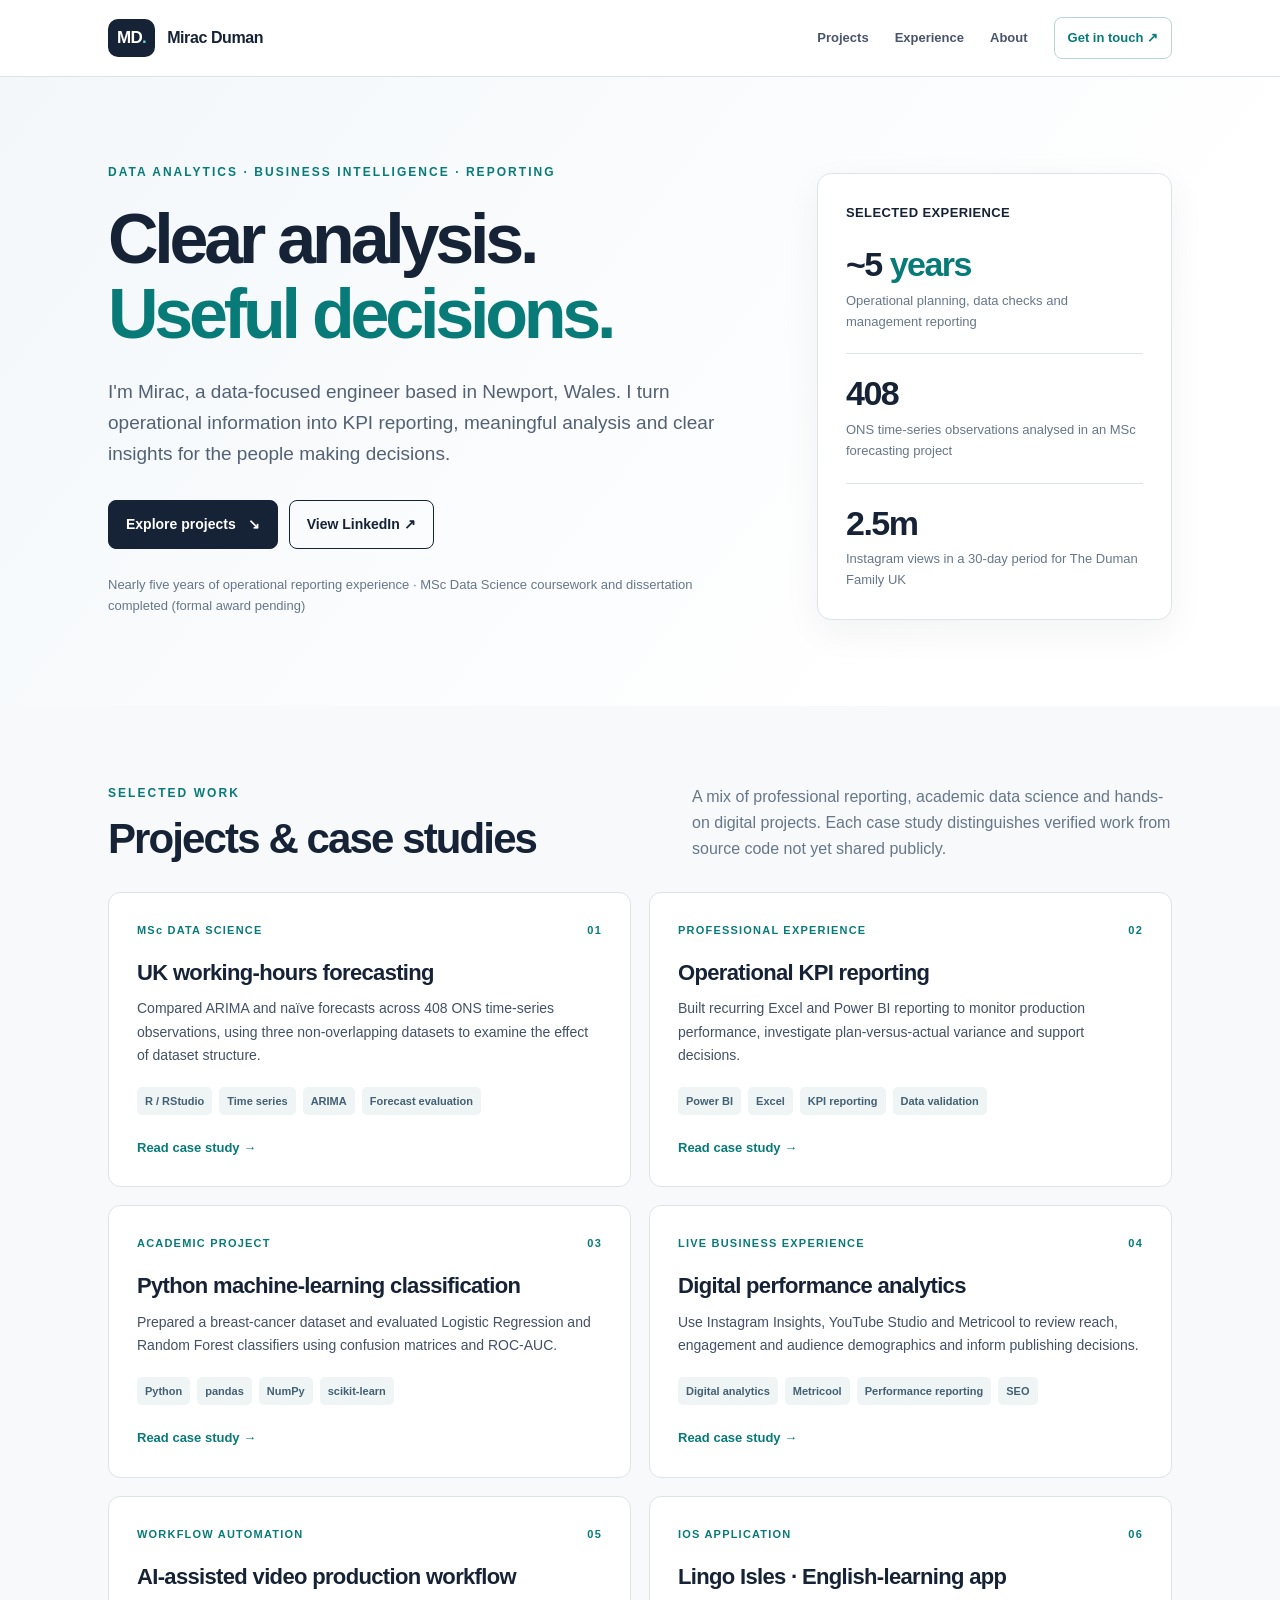
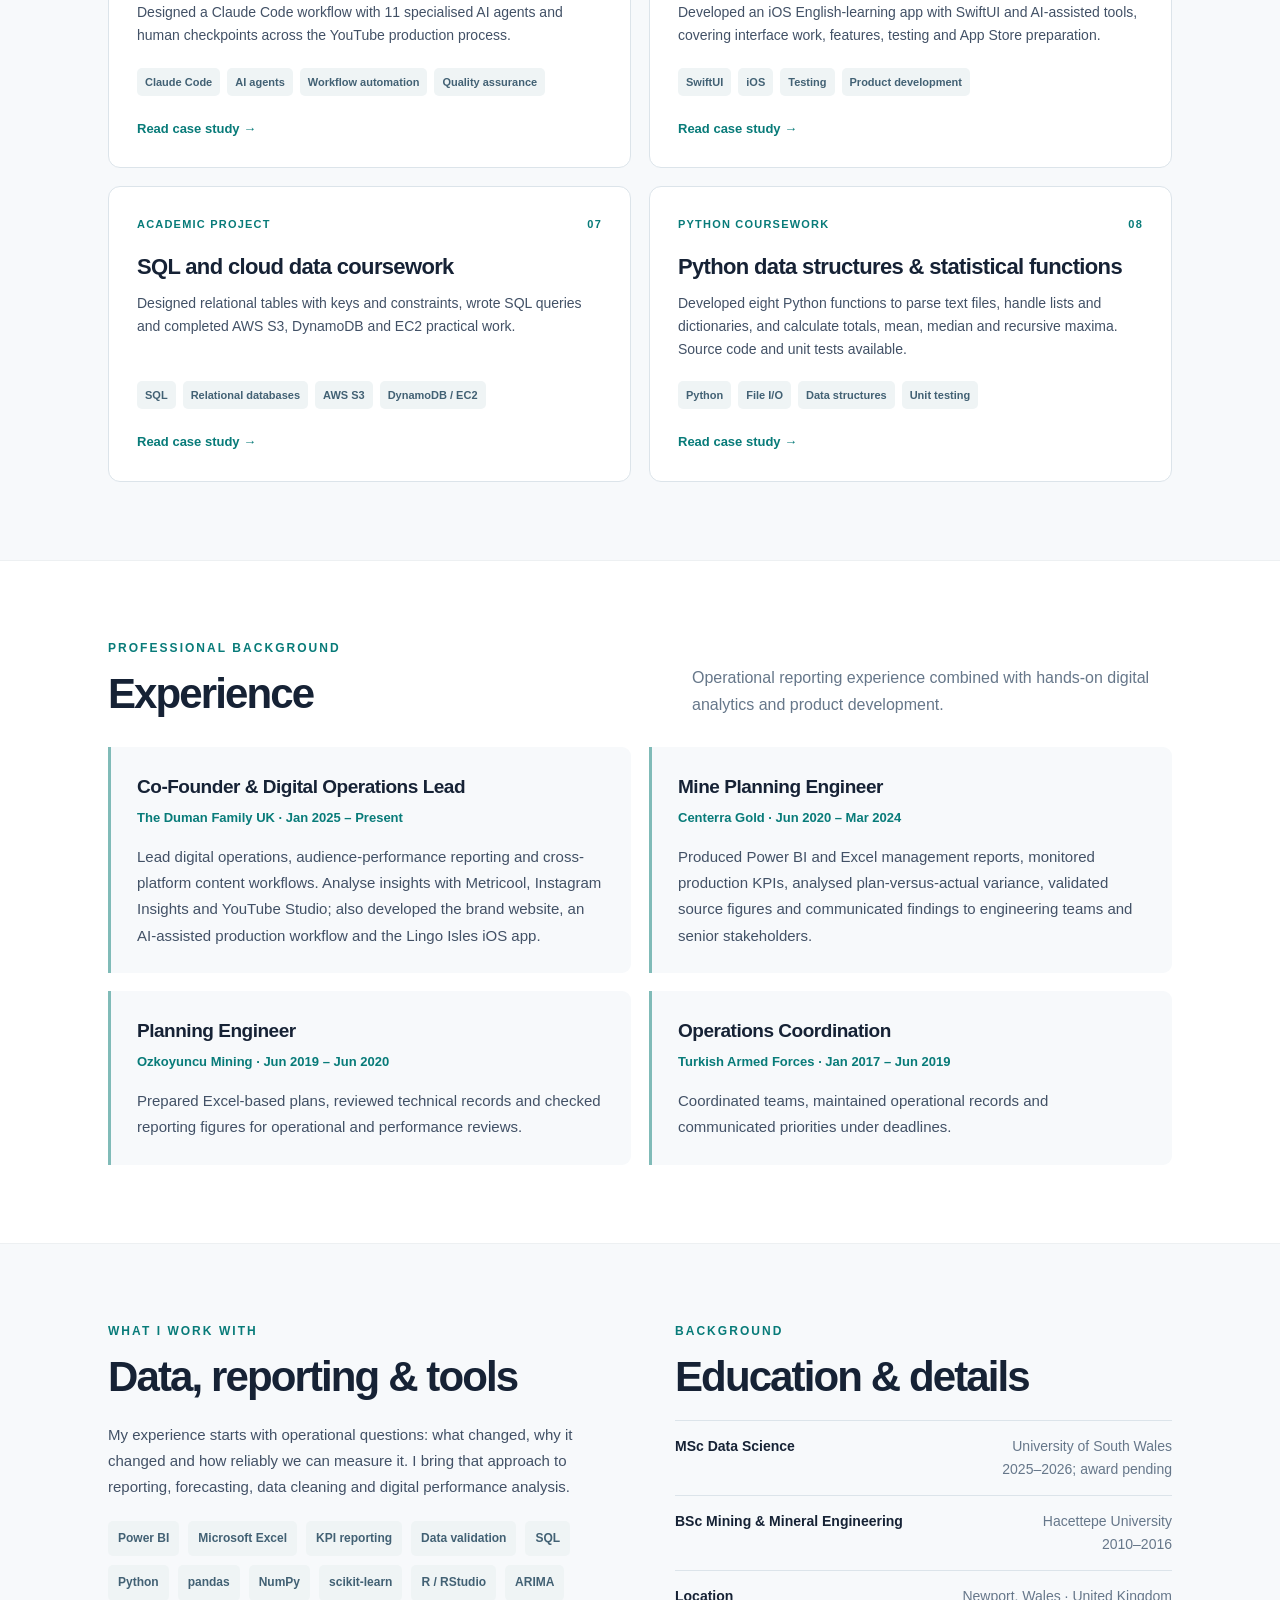
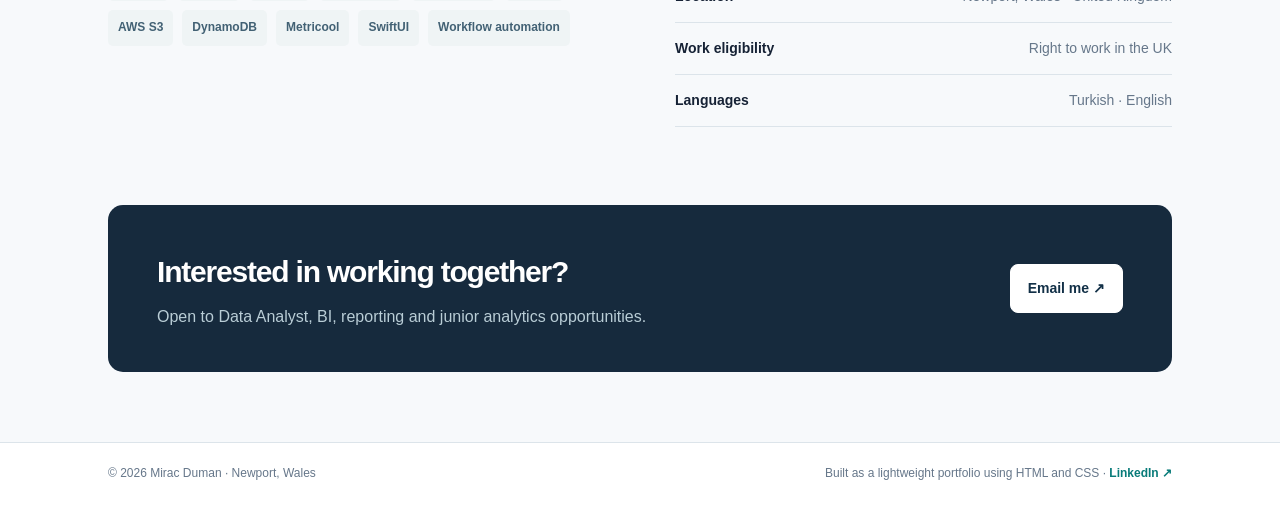
==== index.html @ fe673164 "Update portfolio: index.html" ====
<!doctype html>
<html lang="en"><head>
<meta charset="utf-8"><meta name="viewport" content="width=device-width, initial-scale=1">
<meta name="theme-color" content="#f7f9fb">
<meta name="description" content="Mirac Duman's data analytics portfolio: Power BI, Excel, Python, SQL, forecasting, digital analytics and reporting.">
<title>Mirac Duman | Data Analyst &amp; BI Portfolio</title>
<link rel="icon" href="assets/favicon.svg" type="image/svg+xml">
<link rel="stylesheet" href="assets/style.css">
</head><body>
<header class="site-header">
  <div class="container header-inner">
    <a class="brand" href="index.html" aria-label="Mirac Duman homepage"><span class="brand-mark">MD<span>.</span></span><span>Mirac Duman</span></a>
    <nav aria-label="Main navigation"><a href="index.html#projects">Projects</a><a href="index.html#experience">Experience</a><a href="index.html#about">About</a><a class="nav-contact" href="mailto:mrcdmn03@outlook.com">Get in touch <span aria-hidden="true">↗</span></a></nav>
  </div>
</header>
<main>
<section class="hero" id="home"><div class="container hero-grid">
  <div>
    <div class="eyebrow">Data analytics · Business intelligence · Reporting</div>
    <h1>Clear analysis.<br><span>Useful decisions.</span></h1>
    <p class="lead">I'm Mirac, a data-focused engineer based in Newport, Wales. I turn operational information into KPI reporting, meaningful analysis and clear insights for the people making decisions.</p>
    <div class="button-row"><a class="btn" href="#projects">Explore projects <span aria-hidden="true">↘</span></a><a class="btn btn-outline" href="https://www.linkedin.com/in/miracduman/" target="_blank" rel="noopener noreferrer">View LinkedIn ↗</a></div>
    <p class="hero-note">Nearly five years of operational reporting experience · MSc Data Science coursework and dissertation completed (formal award pending)</p>
  </div>
  <aside class="snapshot" aria-label="Selected experience at a glance">
   <p class="snapshot-title">SELECTED EXPERIENCE</p>
   <div class="stat"><strong>~5 <em>years</em></strong><span>Operational planning, data checks and management reporting</span></div>
   <div class="stat"><strong>408</strong><span>ONS time-series observations analysed in an MSc forecasting project</span></div>
   <div class="stat"><strong>2.5m</strong><span>Instagram views in a 30-day period for The Duman Family UK</span></div>
  </aside>
</div></section>
<section class="section" id="projects"><div class="container">
 <div class="section-header"><div><div class="section-kicker">Selected work</div><h2>Projects &amp; case studies</h2></div><p class="section-intro">A mix of professional reporting, academic data science and hands-on digital projects. Each case study distinguishes verified work from source code not yet shared publicly.</p></div>
 <div class="project-grid"><article class="project-card">
 <div class="project-overline"><span>MSc DATA SCIENCE</span><span>01</span></div>
 <h3>UK working-hours forecasting</h3><p>Compared ARIMA and naïve forecasts across 408 ONS time-series observations, using three non-overlapping datasets to examine the effect of dataset structure.</p>
 <div class="tags"><span class="tag">R / RStudio</span><span class="tag">Time series</span><span class="tag">ARIMA</span><span class="tag">Forecast evaluation</span></div>
 <a class="card-link" href="projects/uk-working-hours-forecasting.html" aria-label="Read case study: UK working-hours forecasting">Read case study →</a>
</article>
<article class="project-card">
 <div class="project-overline"><span>PROFESSIONAL EXPERIENCE</span><span>02</span></div>
 <h3>Operational KPI reporting</h3><p>Built recurring Excel and Power BI reporting to monitor production performance, investigate plan-versus-actual variance and support decisions.</p>
 <div class="tags"><span class="tag">Power BI</span><span class="tag">Excel</span><span class="tag">KPI reporting</span><span class="tag">Data validation</span></div>
 <a class="card-link" href="projects/operational-kpi-reporting.html" aria-label="Read case study: Operational KPI reporting">Read case study →</a>
</article>
<article class="project-card">
 <div class="project-overline"><span>ACADEMIC PROJECT</span><span>03</span></div>
 <h3>Python machine-learning classification</h3><p>Prepared a breast-cancer dataset and evaluated Logistic Regression and Random Forest classifiers using confusion matrices and ROC-AUC.</p>
 <div class="tags"><span class="tag">Python</span><span class="tag">pandas</span><span class="tag">NumPy</span><span class="tag">scikit-learn</span></div>
 <a class="card-link" href="projects/python-classification.html" aria-label="Read case study: Python machine-learning classification">Read case study →</a>
</article>
<article class="project-card">
 <div class="project-overline"><span>LIVE BUSINESS EXPERIENCE</span><span>04</span></div>
 <h3>Digital performance analytics</h3><p>Use Instagram Insights, YouTube Studio and Metricool to review reach, engagement and audience demographics and inform publishing decisions.</p>
 <div class="tags"><span class="tag">Digital analytics</span><span class="tag">Metricool</span><span class="tag">Performance reporting</span><span class="tag">SEO</span></div>
 <a class="card-link" href="projects/digital-performance-analytics.html" aria-label="Read case study: Digital performance analytics">Read case study →</a>
</article>
<article class="project-card">
 <div class="project-overline"><span>WORKFLOW AUTOMATION</span><span>05</span></div>
 <h3>AI-assisted video production workflow</h3><p>Designed a Claude Code workflow with 11 specialised AI agents and human checkpoints across the YouTube production process.</p>
 <div class="tags"><span class="tag">Claude Code</span><span class="tag">AI agents</span><span class="tag">Workflow automation</span><span class="tag">Quality assurance</span></div>
 <a class="card-link" href="projects/ai-production-workflow.html" aria-label="Read case study: AI-assisted video production workflow">Read case study →</a>
</article>
<article class="project-card">
 <div class="project-overline"><span>IOS APPLICATION</span><span>06</span></div>
 <h3>Lingo Isles · English-learning app</h3><p>Developed an iOS English-learning app with SwiftUI and AI-assisted tools, covering interface work, features, testing and App Store preparation.</p>
 <div class="tags"><span class="tag">SwiftUI</span><span class="tag">iOS</span><span class="tag">Testing</span><span class="tag">Product development</span></div>
 <a class="card-link" href="projects/lingo-isles.html" aria-label="Read case study: Lingo Isles · English-learning app">Read case study →</a>
</article>
<article class="project-card">
 <div class="project-overline"><span>ACADEMIC PROJECT</span><span>07</span></div>
 <h3>SQL and cloud data coursework</h3><p>Designed relational tables with keys and constraints, wrote SQL queries and completed AWS S3, DynamoDB and EC2 practical work.</p>
 <div class="tags"><span class="tag">SQL</span><span class="tag">Relational databases</span><span class="tag">AWS S3</span><span class="tag">DynamoDB / EC2</span></div>
 <a class="card-link" href="projects/sql-and-cloud-coursework.html" aria-label="Read case study: SQL and cloud data coursework">Read case study →</a>
</article>
<article class="project-card">
 <div class="project-overline"><span>PYTHON COURSEWORK</span><span>08</span></div>
 <h3>Python data structures &amp; statistical functions</h3><p>Developed eight Python functions to parse text files, handle lists and dictionaries, and calculate totals, mean, median and recursive maxima. Source code and unit tests available.</p>
 <div class="tags"><span class="tag">Python</span><span class="tag">File I/O</span><span class="tag">Data structures</span><span class="tag">Unit testing</span></div>
 <a class="card-link" href="projects/python-data-structures.html" aria-label="Read case study: Python data structures">Read case study →</a>
</article></div>
</div></section>
<section class="section section-alt" id="experience"><div class="container">
 <div class="section-header"><div><div class="section-kicker">Professional background</div><h2>Experience</h2></div><p class="section-intro">Operational reporting experience combined with hands-on digital analytics and product development.</p></div>
 <div class="timeline">
  <article class="job"><h3>Co-Founder &amp; Digital Operations Lead</h3><p class="meta">The Duman Family UK · Jan 2025 – Present</p><p>Lead digital operations, audience-performance reporting and cross-platform content workflows. Analyse insights with Metricool, Instagram Insights and YouTube Studio; also developed the brand website, an AI-assisted production workflow and the Lingo Isles iOS app.</p></article>
  <article class="job"><h3>Mine Planning Engineer</h3><p class="meta">Centerra Gold · Jun 2020 – Mar 2024</p><p>Produced Power BI and Excel management reports, monitored production KPIs, analysed plan-versus-actual variance, validated source figures and communicated findings to engineering teams and senior stakeholders.</p></article>
  <article class="job"><h3>Planning Engineer</h3><p class="meta">Ozkoyuncu Mining · Jun 2019 – Jun 2020</p><p>Prepared Excel-based plans, reviewed technical records and checked reporting figures for operational and performance reviews.</p></article>
  <article class="job"><h3>Operations Coordination</h3><p class="meta">Turkish Armed Forces · Jan 2017 – Jun 2019</p><p>Coordinated teams, maintained operational records and communicated priorities under deadlines.</p></article>
 </div>
</div></section>
<section class="section" id="about"><div class="container about-grid">
 <div><div class="section-kicker">What I work with</div><h2>Data, reporting &amp; tools</h2>
 <p class="about-copy" style="margin-top:21px">My experience starts with operational questions: what changed, why it changed and how reliably we can measure it. I bring that approach to reporting, forecasting, data cleaning and digital performance analysis.</p>
 <div class="stack-list"><span class="tag">Power BI</span><span class="tag">Microsoft Excel</span><span class="tag">KPI reporting</span><span class="tag">Data validation</span><span class="tag">SQL</span><span class="tag">Python</span><span class="tag">pandas</span><span class="tag">NumPy</span><span class="tag">scikit-learn</span><span class="tag">R / RStudio</span><span class="tag">ARIMA</span><span class="tag">AWS S3</span><span class="tag">DynamoDB</span><span class="tag">Metricool</span><span class="tag">SwiftUI</span><span class="tag">Workflow automation</span></div></div>
 <div><div class="section-kicker">Background</div><h2>Education &amp; details</h2>
 <div class="info-list">
  <div class="info-row"><strong>MSc Data Science</strong><span>University of South Wales<br>2025–2026; award pending</span></div>
  <div class="info-row"><strong>BSc Mining &amp; Mineral Engineering</strong><span>Hacettepe University<br>2010–2016</span></div>
  <div class="info-row"><strong>Location</strong><span>Newport, Wales · United Kingdom</span></div>
  <div class="info-row"><strong>Work eligibility</strong><span>Right to work in the UK</span></div>
  <div class="info-row"><strong>Languages</strong><span>Turkish · English</span></div>
 </div></div>
</div></section>
<section class="cta" id="contact"><div class="container"><div class="cta-inner">
 <div><h2>Interested in working together?</h2><p>Open to Data Analyst, BI, reporting and junior analytics opportunities.</p></div>
 <a class="btn" href="mailto:mrcdmn03@outlook.com?subject=Data%20Analytics%20Opportunity">Email me ↗</a>
</div></div></section>
</main>
<footer class="site-footer"><div class="container footer-inner"><span>© 2026 Mirac Duman · Newport, Wales</span><span>Built as a lightweight portfolio using HTML and CSS · <a href="https://www.linkedin.com/in/miracduman/" target="_blank" rel="noopener noreferrer">LinkedIn ↗</a></span></div></footer>
</body></html>
---- assets/style.css ----
:root{--bg:#f7f9fb;--paper:#fff;--ink:#162235;--body:#425166;--soft:#66778a;--stroke:#dce4ea;--accent:#087b79;--accent-dark:#075e5c;--accent-pale:#eaf6f4}
*{box-sizing:border-box}
html{scroll-behavior:smooth}
body{margin:0;background:var(--bg);color:var(--ink);font-family:ui-sans-serif,-apple-system,BlinkMacSystemFont,"Segoe UI",Arial,sans-serif;font-size:16px;line-height:1.65;-webkit-font-smoothing:antialiased}
a{color:inherit}a:focus-visible{outline:3px solid #0faaa3;outline-offset:3px}
.container{max-width:1120px;margin:0 auto;padding-left:28px;padding-right:28px}
.site-header{border-bottom:1px solid var(--stroke);background:rgba(255,255,255,.96)}
.header-inner{min-height:76px;display:flex;align-items:center;justify-content:space-between;gap:22px}
.brand{text-decoration:none;font-weight:750;display:flex;align-items:center;gap:12px;letter-spacing:-.025em}
.brand-mark{background:var(--ink);color:#fff;border-radius:10px;padding:5px 9px;font-size:17px;letter-spacing:-.04em}.brand-mark span{color:#66d4cf}
.site-header nav{display:flex;align-items:center;gap:26px}.site-header nav a{text-decoration:none;font-size:13px;font-weight:650;color:#48556a}
.site-header nav a:hover,.link:hover{color:var(--accent)}
.site-header nav a.nav-contact{color:var(--accent);border:1px solid #b5d8d5;border-radius:8px;padding:9px 13px}
.hero{padding:86px 0 76px;background:linear-gradient(128deg,#f3f7fa 0,#fff 78%)}
.hero-grid{display:grid;grid-template-columns:1.35fr .75fr;gap:70px;align-items:center}
.eyebrow,.section-kicker{text-transform:uppercase;letter-spacing:.17em;color:var(--accent);font-size:12px;font-weight:800}
h1{font-size:clamp(43px,6vw,70px);letter-spacing:-.06em;line-height:1.07;margin:19px 0 24px;font-weight:790}h1 span{color:var(--accent)}
.lead{font-size:19px;line-height:1.65;color:#536175;max-width:665px;margin:0}
.button-row{display:flex;flex-wrap:wrap;gap:11px;margin-top:30px}
.btn{border:1px solid var(--ink);background:var(--ink);color:#fff;padding:12px 17px;border-radius:8px;font-size:14px;font-weight:700;text-decoration:none;display:inline-flex;gap:12px;align-items:center}
.btn:hover{background:#293b52}.btn-outline{color:var(--ink);background:transparent}.btn-outline:hover{background:#edf2f4}
.hero-note{margin-top:25px;color:var(--soft);font-size:13px}
.snapshot{border:1px solid var(--stroke);padding:28px;border-radius:14px;background:#fff;box-shadow:0 12px 37px rgba(18,42,60,.055)}
.snapshot-title{font-size:13px;font-weight:750;margin:0 0 23px;letter-spacing:.03em}
.stat{padding:0 0 21px;margin-bottom:21px;border-bottom:1px solid var(--stroke)}.stat:last-child{padding:0;margin:0;border:0}
.stat strong{display:block;font-size:34px;line-height:1.1;letter-spacing:-.045em}.stat strong em{color:var(--accent);font-style:normal}
.stat span{font-size:13px;color:var(--soft);display:block;margin-top:6px}
.section{padding:78px 0}.section-alt{background:#fff;border-top:1px solid #edf0f2;border-bottom:1px solid #edf0f2}
.section-header{display:flex;align-items:flex-end;justify-content:space-between;gap:30px;margin-bottom:29px}
.section h2{font-size:clamp(30px,4vw,42px);letter-spacing:-.045em;line-height:1.13;margin:12px 0 0}
.section-intro{color:var(--soft);max-width:480px;margin:0}
.project-grid{display:grid;grid-template-columns:repeat(2,minmax(0,1fr));gap:18px}
.project-card{background:#fff;border:1px solid var(--stroke);padding:28px;border-radius:12px;display:flex;flex-direction:column;min-height:263px;transition:transform .18s,border-color .18s}
.project-card:hover{transform:translateY(-3px);border-color:#8bc0bc}
.project-overline{color:var(--accent);font-size:11px;letter-spacing:.11em;font-weight:800;display:flex;justify-content:space-between}
.project-card h3{font-size:22px;line-height:1.25;letter-spacing:-.03em;margin:20px 0 11px}
.project-card p{font-size:14px;line-height:1.65;color:var(--body);margin:0 0 20px}
.tags{display:flex;flex-wrap:wrap;gap:7px;margin-top:auto}.tag{display:inline-flex;background:#eff4f5;border-radius:5px;padding:5px 8px;font-size:11px;color:#426174;font-weight:650}
.card-link{color:var(--accent);font-size:13px;font-weight:800;text-decoration:none;margin-top:22px;display:inline-block;align-self:flex-start}.card-link:hover{text-decoration:underline}
.timeline{display:grid;grid-template-columns:1fr 1fr;gap:18px}
.job{background:var(--bg);border-left:3px solid #80bbb8;padding:24px 26px;border-radius:0 9px 9px 0}
.job h3{font-size:19px;letter-spacing:-.025em;margin:0}.job .meta{font-size:13px;font-weight:650;color:var(--accent);margin:5px 0 14px}
.job p,.about-copy{color:var(--body);font-size:15px;line-height:1.75;margin:0}
.about-grid{display:grid;grid-template-columns:1fr 1fr;gap:70px}.stack-list{display:flex;flex-wrap:wrap;gap:9px;margin-top:20px}.stack-list .tag{padding:8px 10px;font-size:12px}
.info-list{border-top:1px solid var(--stroke);margin-top:19px}.info-row{display:flex;justify-content:space-between;gap:18px;padding:14px 0;border-bottom:1px solid var(--stroke);font-size:14px}
.info-row strong{color:var(--ink)}.info-row span{color:var(--soft);text-align:right}
.cta{margin:0 0 70px}.cta-inner{background:#162a3d;border-radius:15px;color:#fff;padding:42px 49px;display:flex;align-items:center;justify-content:space-between;gap:26px}
.cta h2{font-size:30px;margin:0 0 7px;letter-spacing:-.04em}.cta p{margin:0;color:#b9cdd6}.cta .btn{background:#fff;border-color:#fff;color:#123047;flex-shrink:0}
.site-footer{background:#fff;border-top:1px solid var(--stroke)}.footer-inner{display:flex;justify-content:space-between;gap:20px;padding-top:21px;padding-bottom:23px;color:var(--soft);font-size:12px}.footer-inner a{color:var(--accent);text-decoration:none;font-weight:700}
.case-hero{background:#fff;border-bottom:1px solid var(--stroke);padding:65px 0 60px}.back-link{font-size:13px;font-weight:700;color:var(--accent);text-decoration:none}
.case-hero h1{max-width:900px;font-size:clamp(36px,5vw,56px);margin:25px 0 18px}.case-subtitle{font-size:20px;color:var(--body);max-width:780px;margin:0 0 26px}
.case-section{padding:62px 0 88px}.case-layout{display:grid;grid-template-columns:minmax(0,1fr) 260px;gap:70px}
.case-block{margin:0 0 35px}.case-block h2{font-size:24px;letter-spacing:-.025em;margin:0 0 12px}.case-block p{color:var(--body);margin:0}
.case-block ul{padding-left:19px;color:var(--body);margin:0}.case-block li{margin:0 0 10px}
.aside{background:#fff;border:1px solid var(--stroke);border-radius:11px;padding:24px;align-self:start}.aside h2{font-size:15px;margin:0 0 16px}.aside .tags{margin:0 0 26px}.aside .tag{font-size:12px}.aside p{font-size:13px;color:var(--body);line-height:1.65;margin:0}
.note{border-left:3px solid var(--accent);background:var(--accent-pale);padding:17px 20px;color:#345765;font-size:13px;line-height:1.7;margin-top:25px}
@media(max-width:800px){.hero-grid,.about-grid,.case-layout{grid-template-columns:1fr;gap:32px}.hero{padding:65px 0}.snapshot{max-width:550px}.section{padding:64px 0}.section-header{display:block}.section-intro{margin-top:17px}.timeline{grid-template-columns:1fr}.cta-inner{display:block}.cta .btn{margin-top:23px}.case-hero{padding:48px 0}}
@media(max-width:600px){.container{padding-left:19px;padding-right:19px}.header-inner{align-items:flex-start;padding-top:16px;padding-bottom:16px;display:block}.site-header nav{margin-top:14px;flex-wrap:wrap;gap:13px}.site-header nav a{font-size:12px}.site-header nav a.nav-contact{padding:5px 9px}.project-grid{grid-template-columns:1fr}.project-card{min-height:0}.lead{font-size:17px}.snapshot{padding:22px}.cta-inner{padding:27px}.footer-inner{display:block}.footer-inner>span{display:block;margin:0 0 7px}.section h2{font-size:31px}}
@media(prefers-reduced-motion:reduce){html{scroll-behavior:auto}.project-card{transition:none}.project-card:hover{transform:none}}
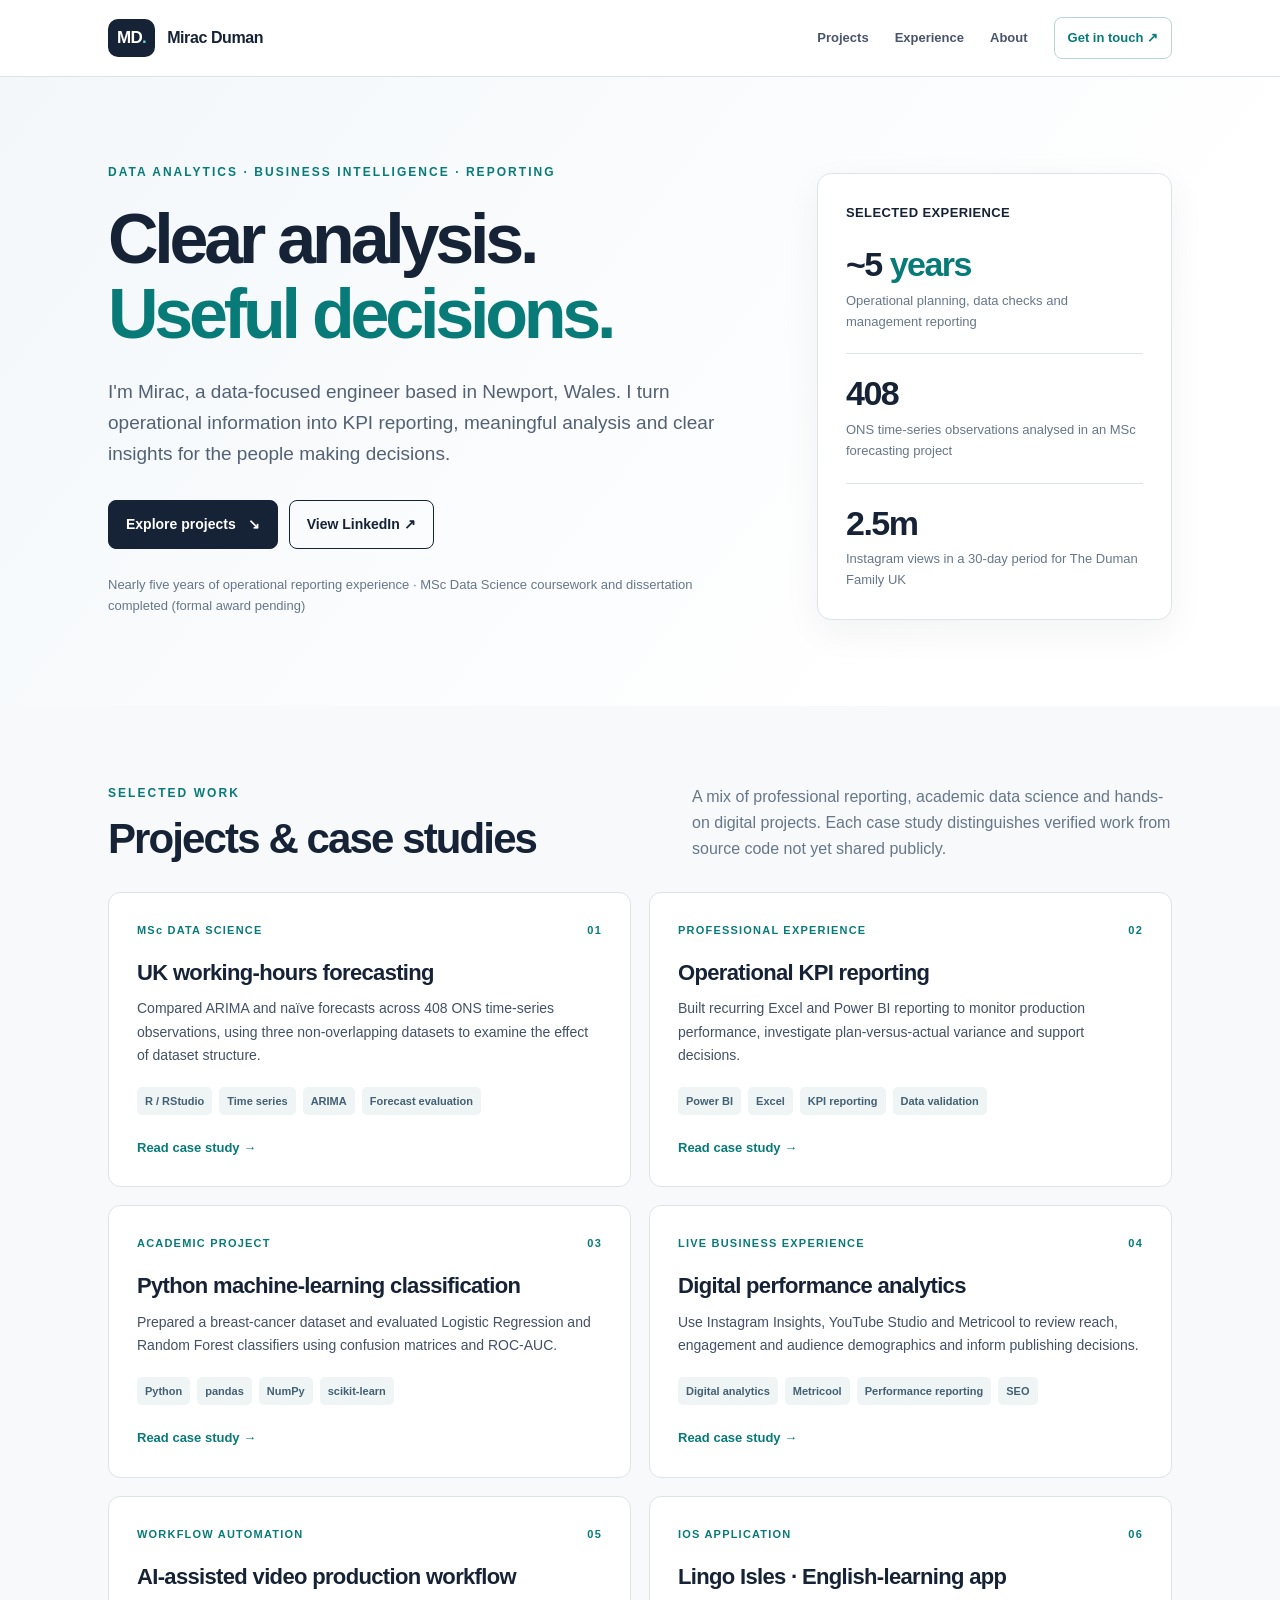
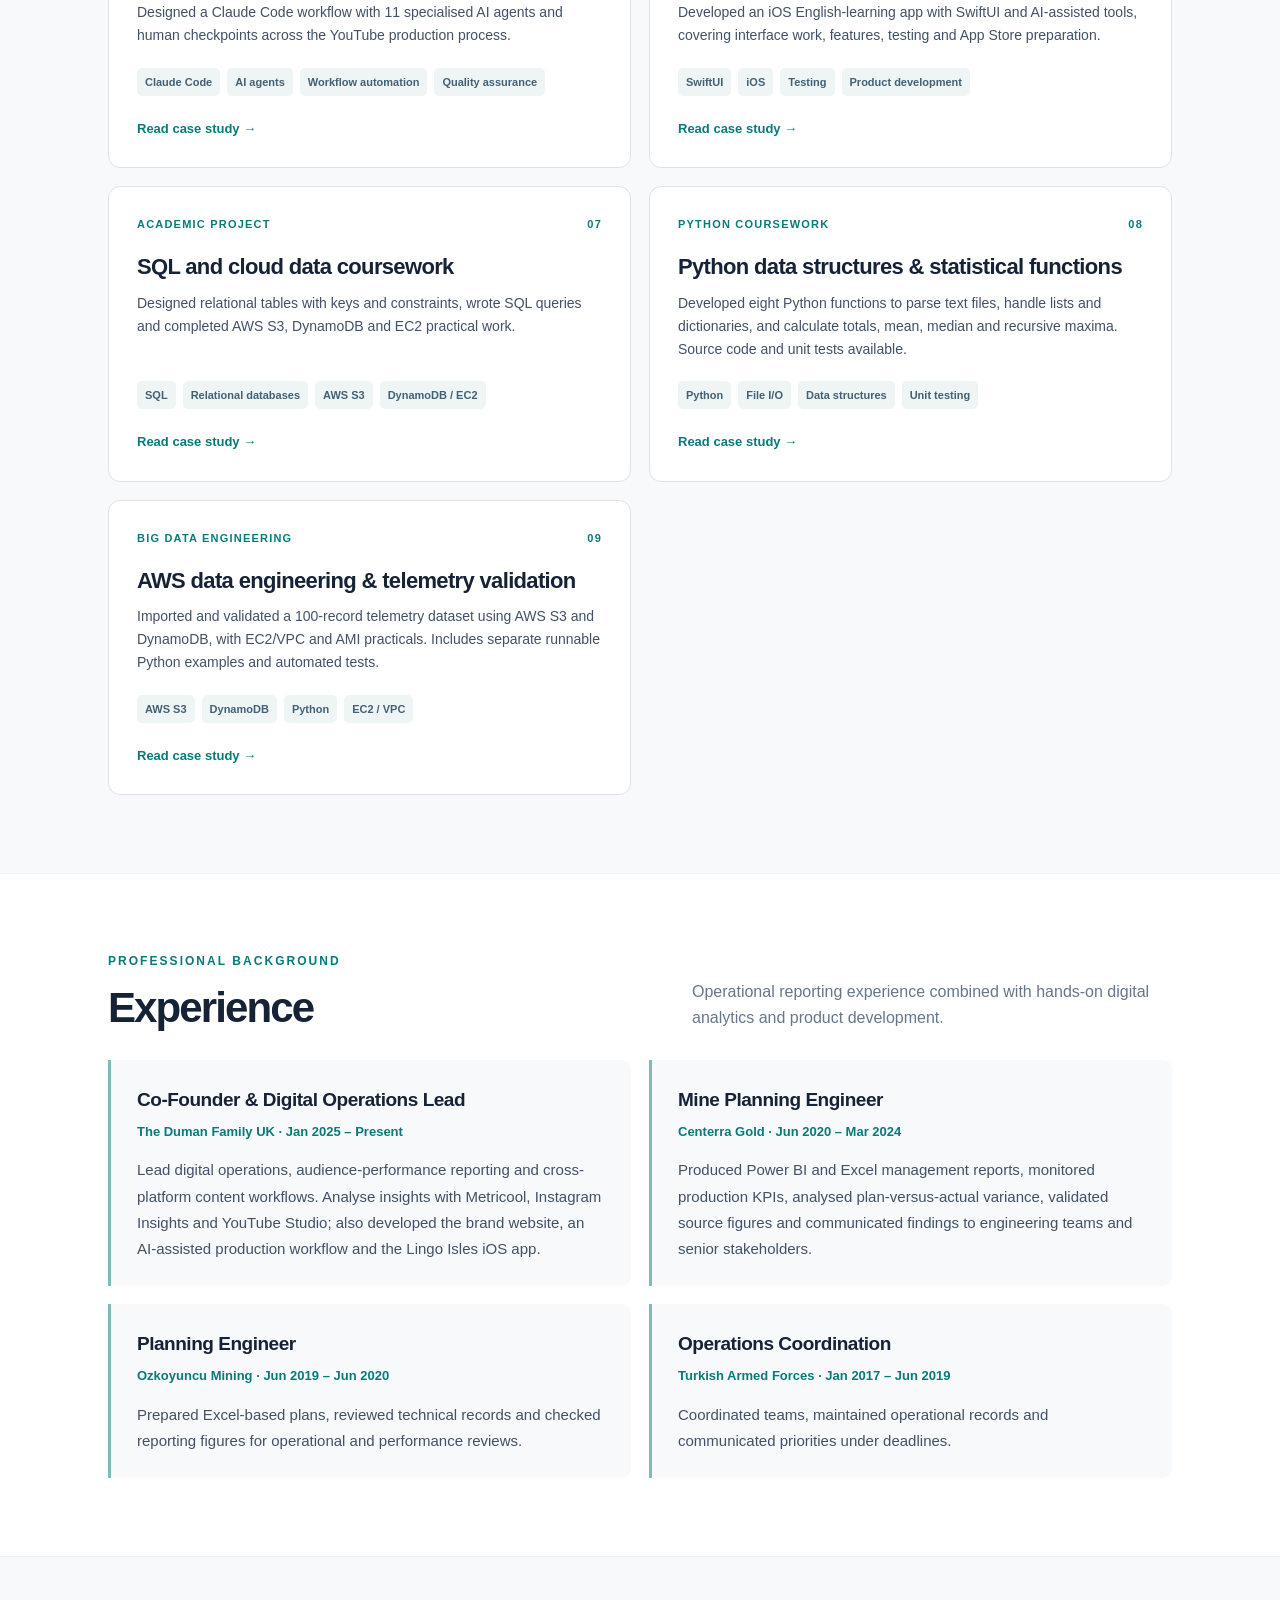
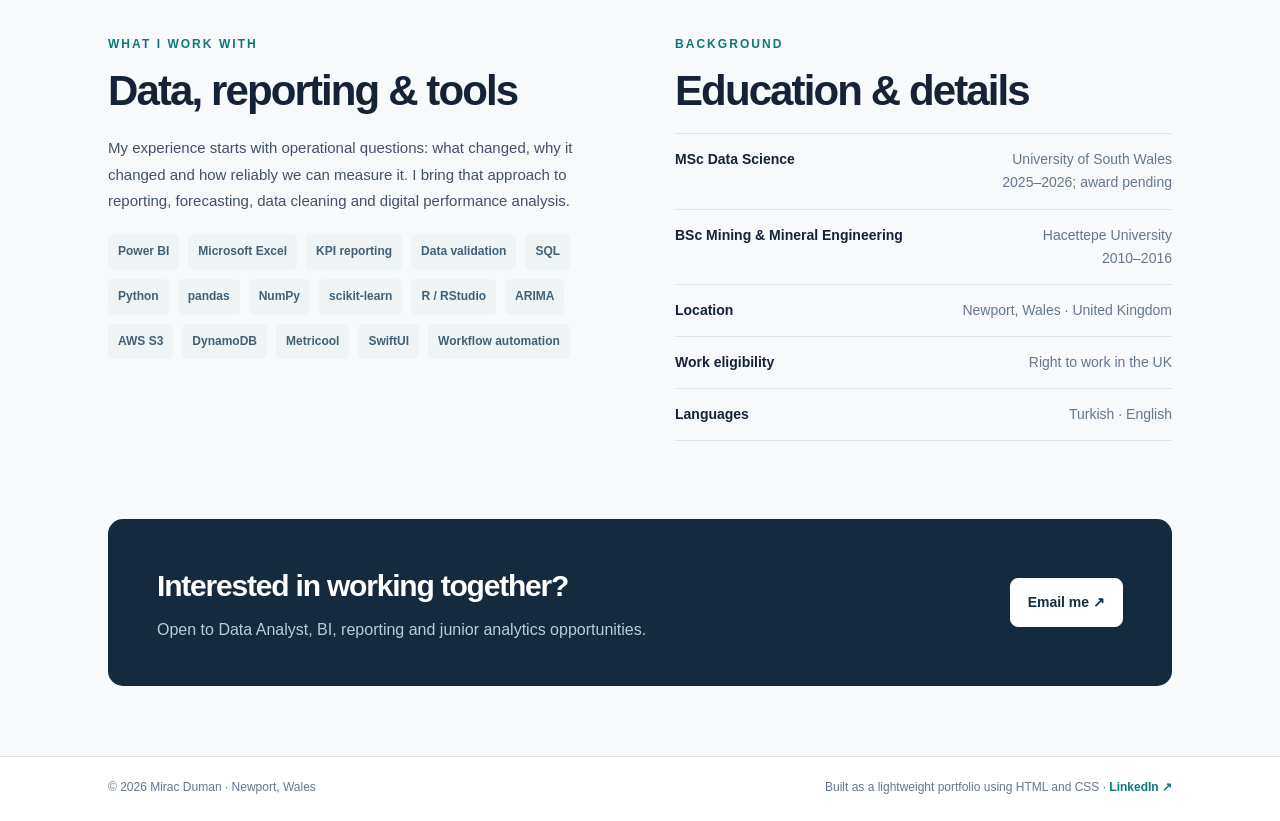
==== commit 9eeb2d53: "Feature AWS data engineering project on portfolio homepage" ====
--- a/index.html
+++ b/index.html
@@ -78,6 +78,12 @@
  <h3>Python data structures &amp; statistical functions</h3><p>Developed eight Python functions to parse text files, handle lists and dictionaries, and calculate totals, mean, median and recursive maxima. Source code and unit tests available.</p>
  <div class="tags"><span class="tag">Python</span><span class="tag">File I/O</span><span class="tag">Data structures</span><span class="tag">Unit testing</span></div>
  <a class="card-link" href="projects/python-data-structures.html" aria-label="Read case study: Python data structures">Read case study →</a>
+</article>
+<article class="project-card">
+ <div class="project-overline"><span>BIG DATA ENGINEERING</span><span>09</span></div>
+ <h3>AWS data engineering &amp; telemetry validation</h3><p>Imported and validated a 100-record telemetry dataset using AWS S3 and DynamoDB, with EC2/VPC and AMI practicals. Includes separate runnable Python examples and automated tests.</p>
+ <div class="tags"><span class="tag">AWS S3</span><span class="tag">DynamoDB</span><span class="tag">Python</span><span class="tag">EC2 / VPC</span></div>
+ <a class="card-link" href="projects/ecostream-aws-data-engineering.html" aria-label="Read case study: AWS data engineering and telemetry validation">Read case study →</a>
 </article></div>
 </div></section>
 <section class="section section-alt" id="experience"><div class="container">
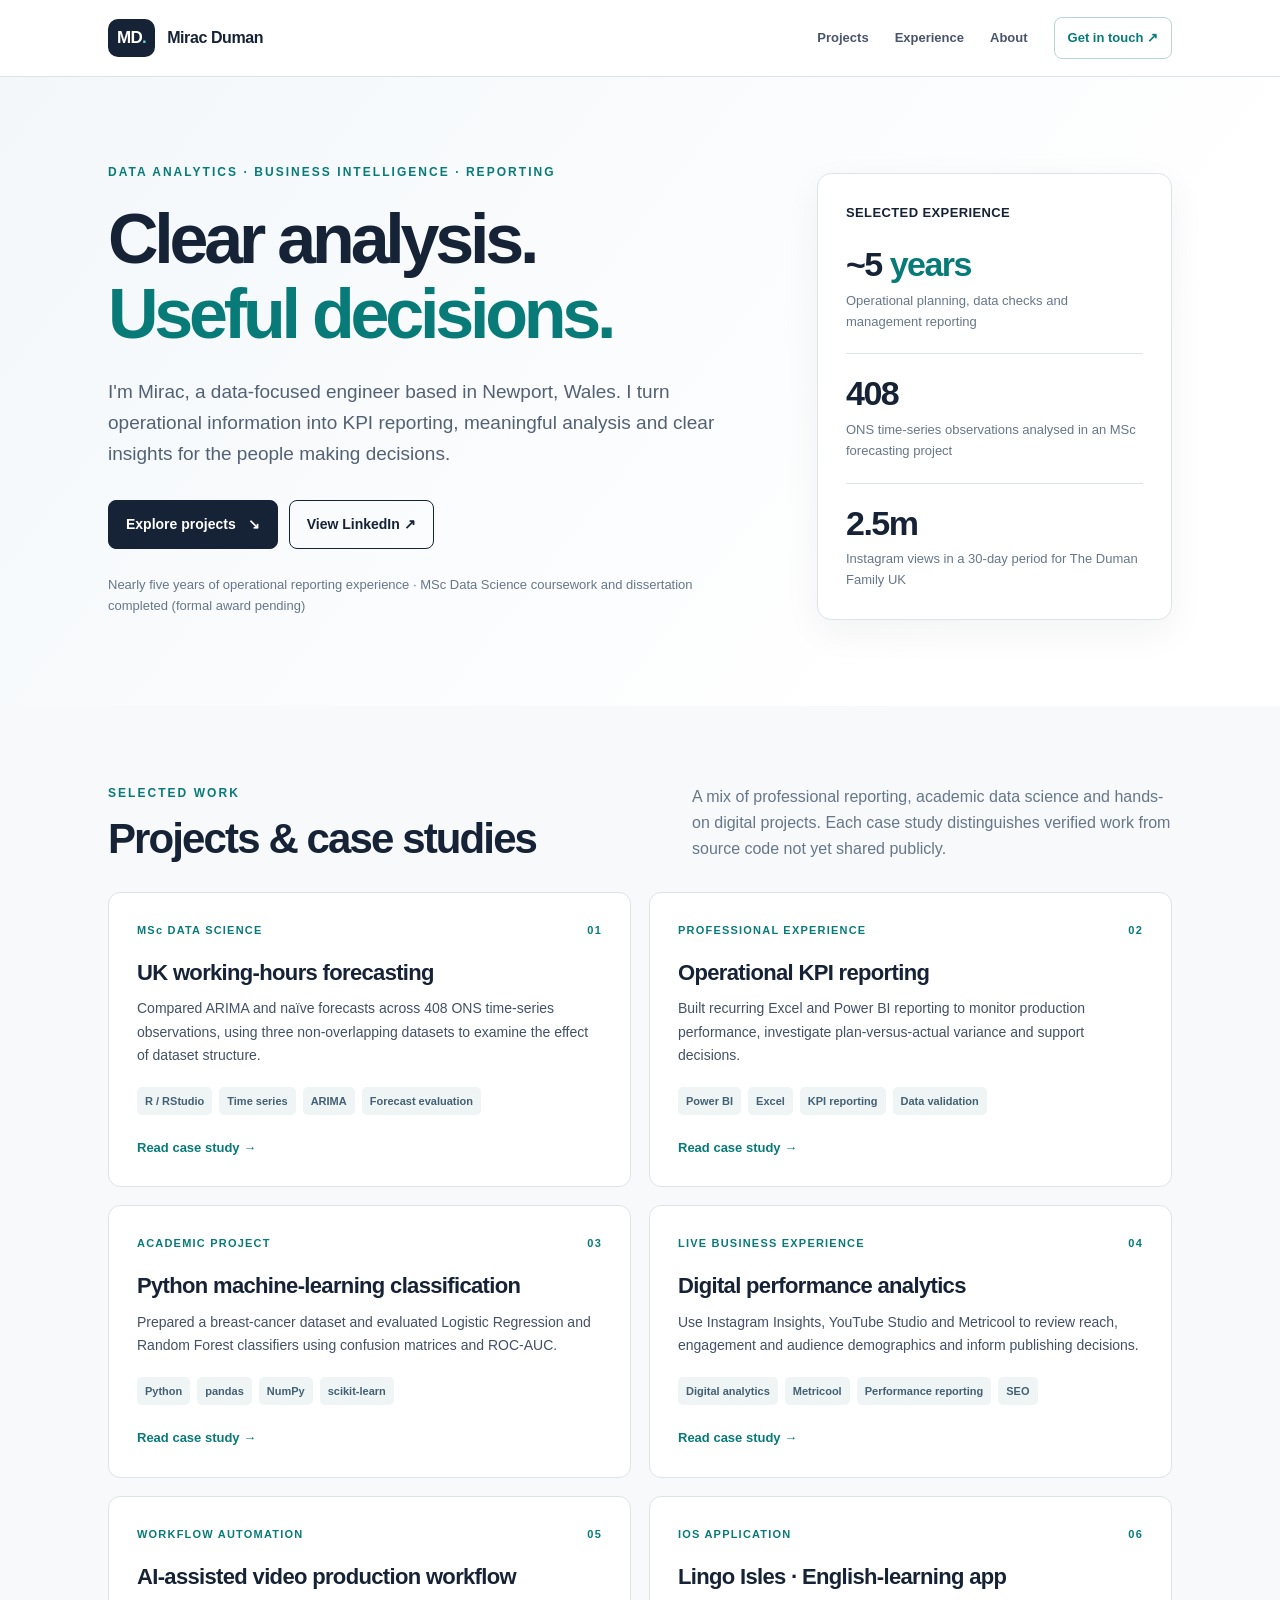
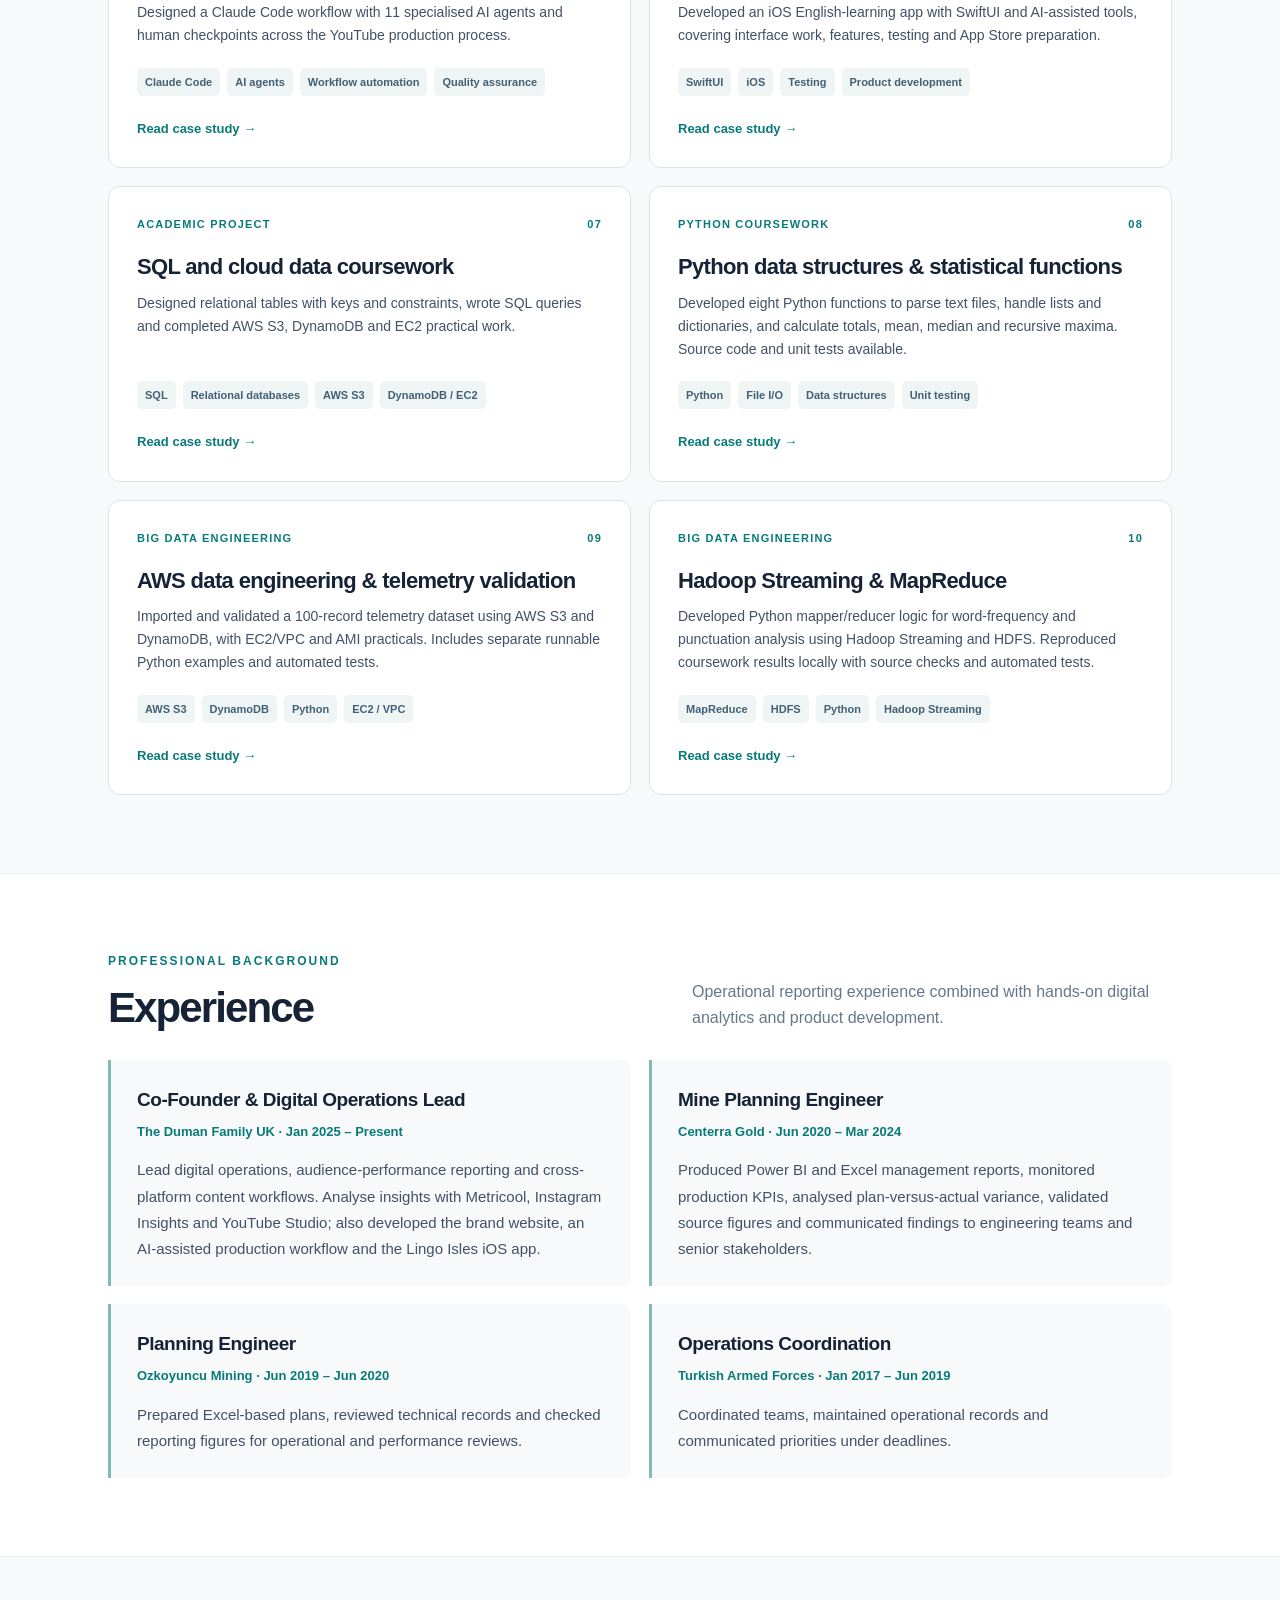
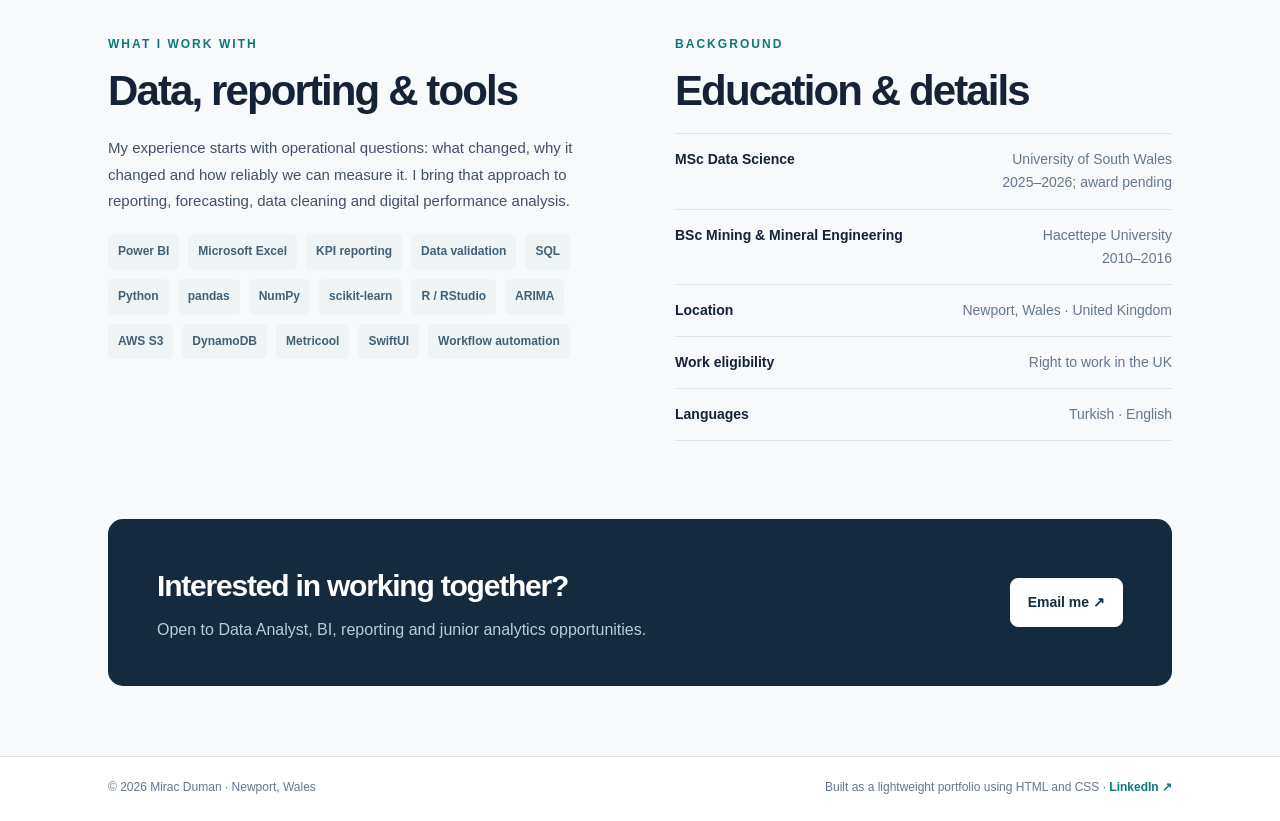
==== commit 7de462e2: "Add Hadoop Streaming and MapReduce to public portfolio" ====
--- a/index.html
+++ b/index.html
@@ -84,6 +84,12 @@
  <h3>AWS data engineering &amp; telemetry validation</h3><p>Imported and validated a 100-record telemetry dataset using AWS S3 and DynamoDB, with EC2/VPC and AMI practicals. Includes separate runnable Python examples and automated tests.</p>
  <div class="tags"><span class="tag">AWS S3</span><span class="tag">DynamoDB</span><span class="tag">Python</span><span class="tag">EC2 / VPC</span></div>
  <a class="card-link" href="projects/ecostream-aws-data-engineering.html" aria-label="Read case study: AWS data engineering and telemetry validation">Read case study →</a>
+</article>
+<article class="project-card">
+ <div class="project-overline"><span>BIG DATA ENGINEERING</span><span>10</span></div>
+ <h3>Hadoop Streaming &amp; MapReduce</h3><p>Developed Python mapper/reducer logic for word-frequency and punctuation analysis using Hadoop Streaming and HDFS. Reproduced coursework results locally with source checks and automated tests.</p>
+ <div class="tags"><span class="tag">MapReduce</span><span class="tag">HDFS</span><span class="tag">Python</span><span class="tag">Hadoop Streaming</span></div>
+ <a class="card-link" href="projects/hadoop-streaming-mapreduce.html" aria-label="Read case study: Hadoop Streaming and MapReduce">Read case study →</a>
 </article></div>
 </div></section>
 <section class="section section-alt" id="experience"><div class="container">
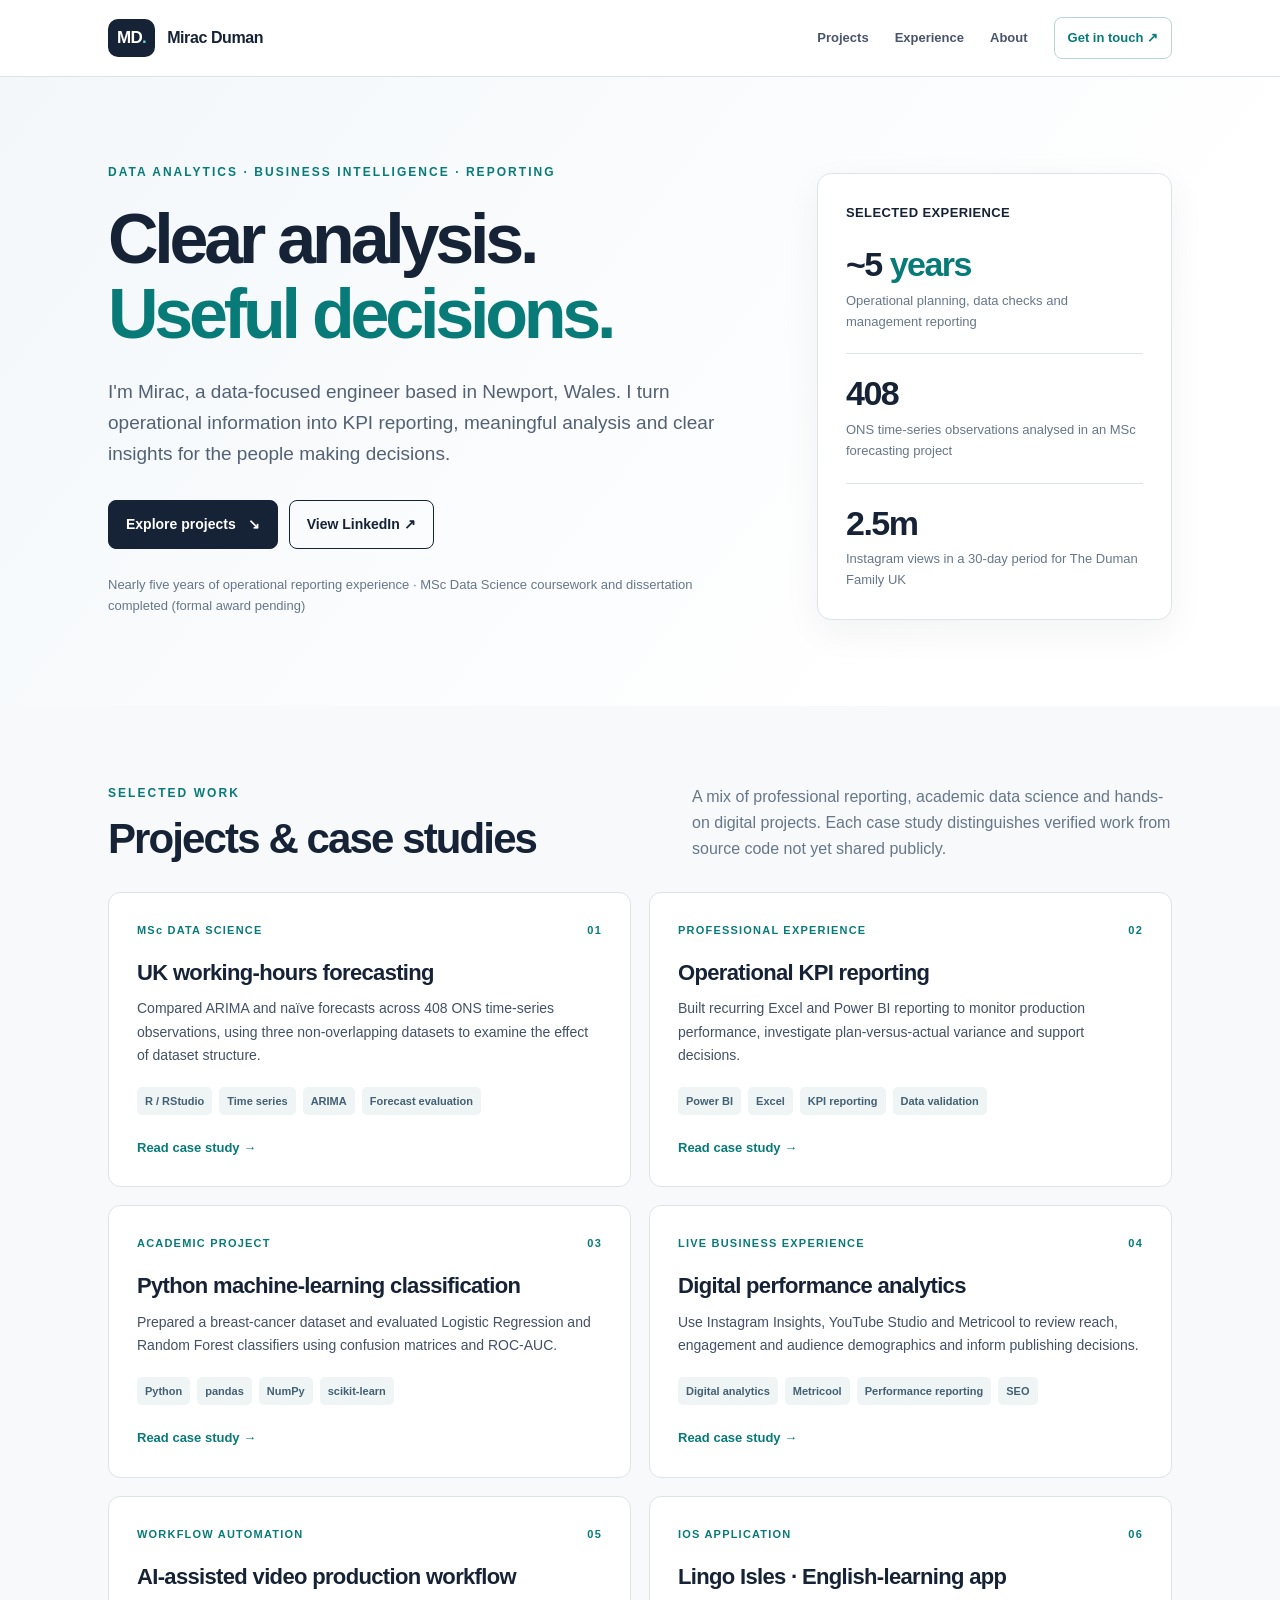
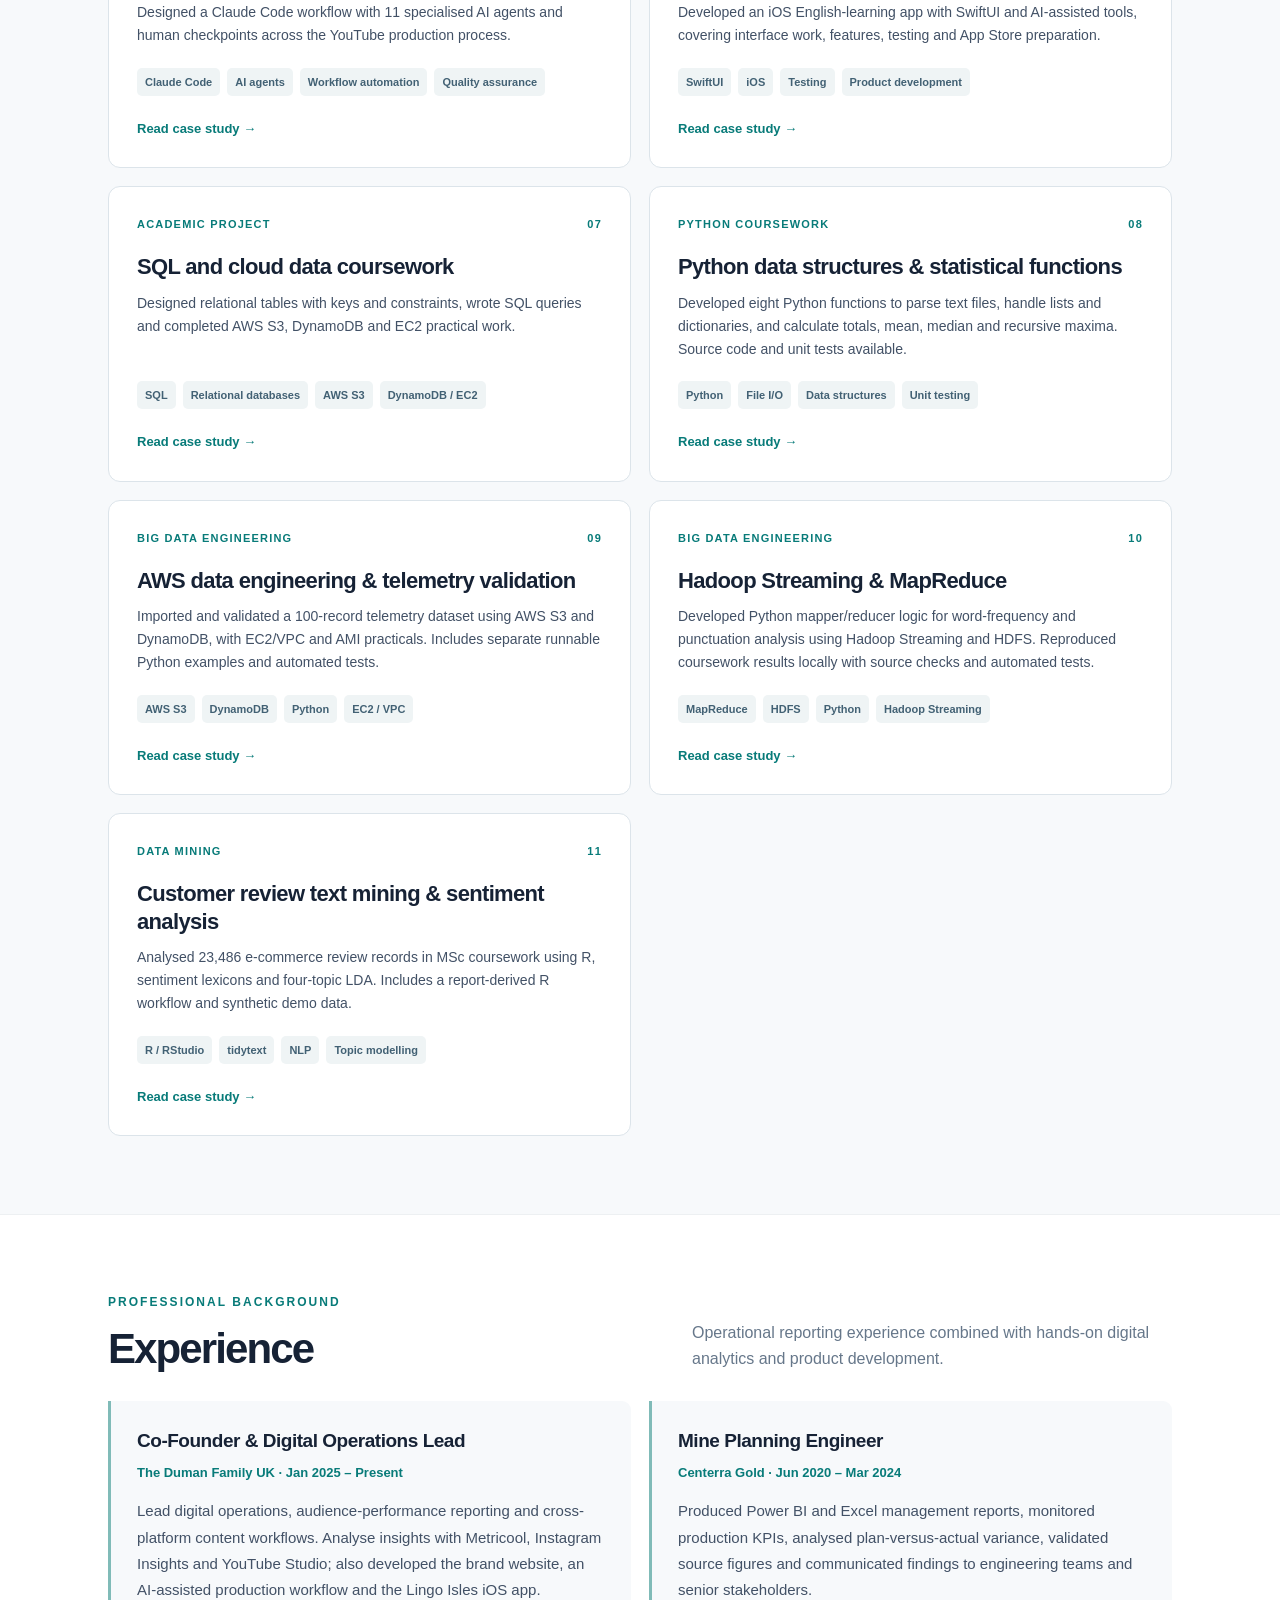
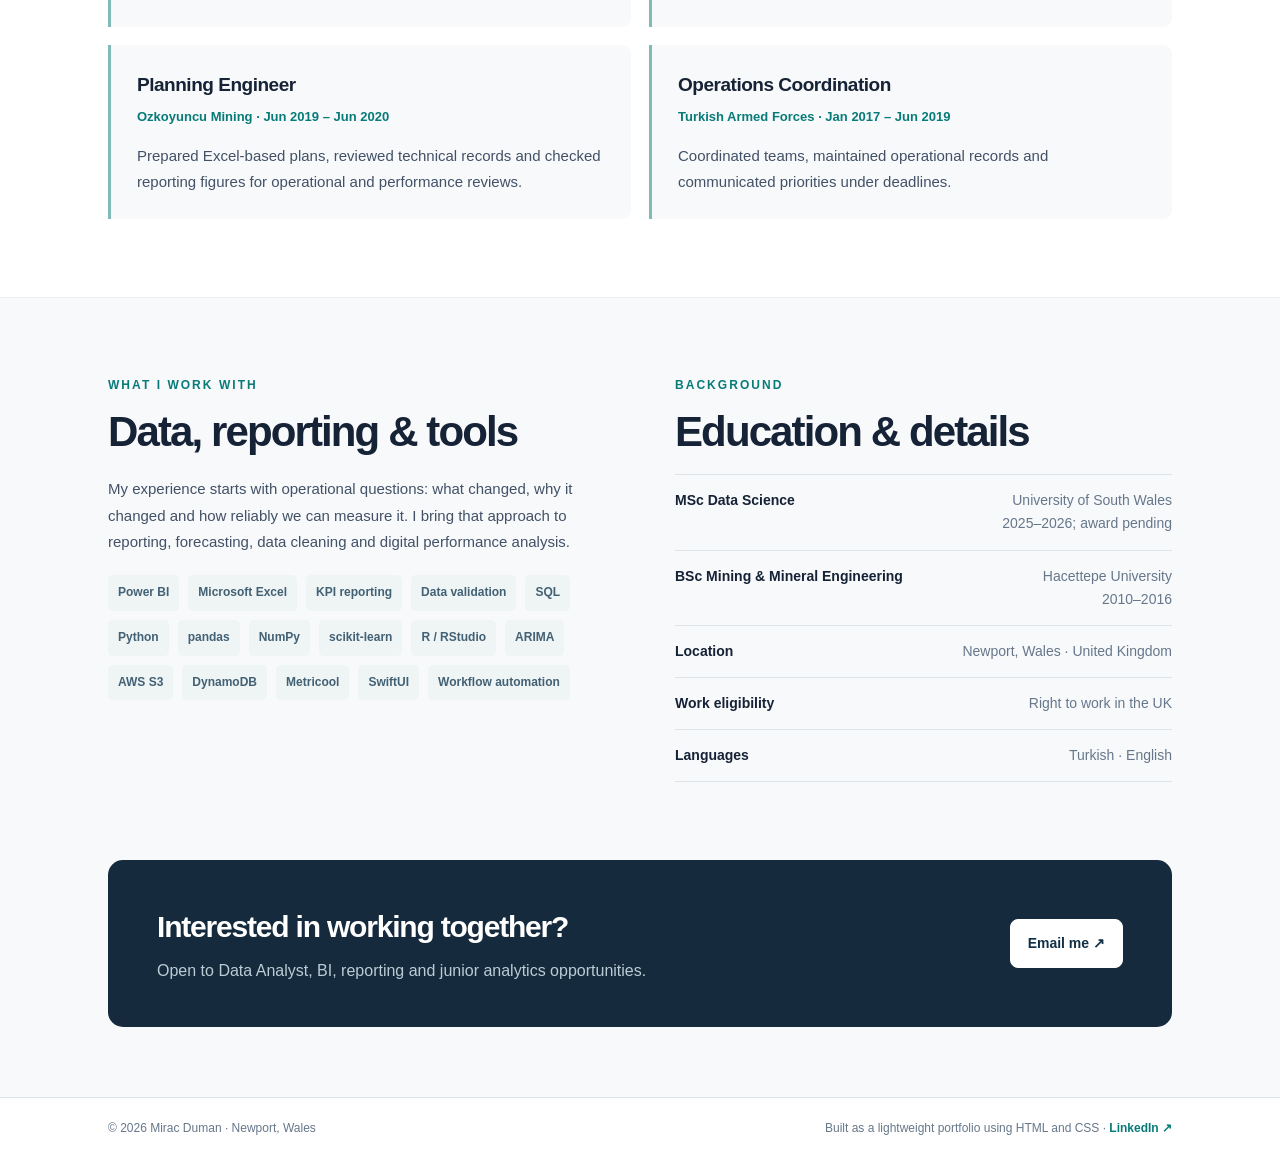
==== commit c17cda1f: "List data mining case study as portfolio project 11" ====
--- a/index.html
+++ b/index.html
@@ -90,6 +90,12 @@
  <h3>Hadoop Streaming &amp; MapReduce</h3><p>Developed Python mapper/reducer logic for word-frequency and punctuation analysis using Hadoop Streaming and HDFS. Reproduced coursework results locally with source checks and automated tests.</p>
  <div class="tags"><span class="tag">MapReduce</span><span class="tag">HDFS</span><span class="tag">Python</span><span class="tag">Hadoop Streaming</span></div>
  <a class="card-link" href="projects/hadoop-streaming-mapreduce.html" aria-label="Read case study: Hadoop Streaming and MapReduce">Read case study →</a>
+</article>
+<article class="project-card">
+ <div class="project-overline"><span>DATA MINING</span><span>11</span></div>
+ <h3>Customer review text mining &amp; sentiment analysis</h3><p>Analysed 23,486 e-commerce review records in MSc coursework using R, sentiment lexicons and four-topic LDA. Includes a report-derived R workflow and synthetic demo data.</p>
+ <div class="tags"><span class="tag">R / RStudio</span><span class="tag">tidytext</span><span class="tag">NLP</span><span class="tag">Topic modelling</span></div>
+ <a class="card-link" href="projects/customer-review-text-mining.html" aria-label="Read case study: Customer review text mining and sentiment analysis">Read case study →</a>
 </article></div>
 </div></section>
 <section class="section section-alt" id="experience"><div class="container">
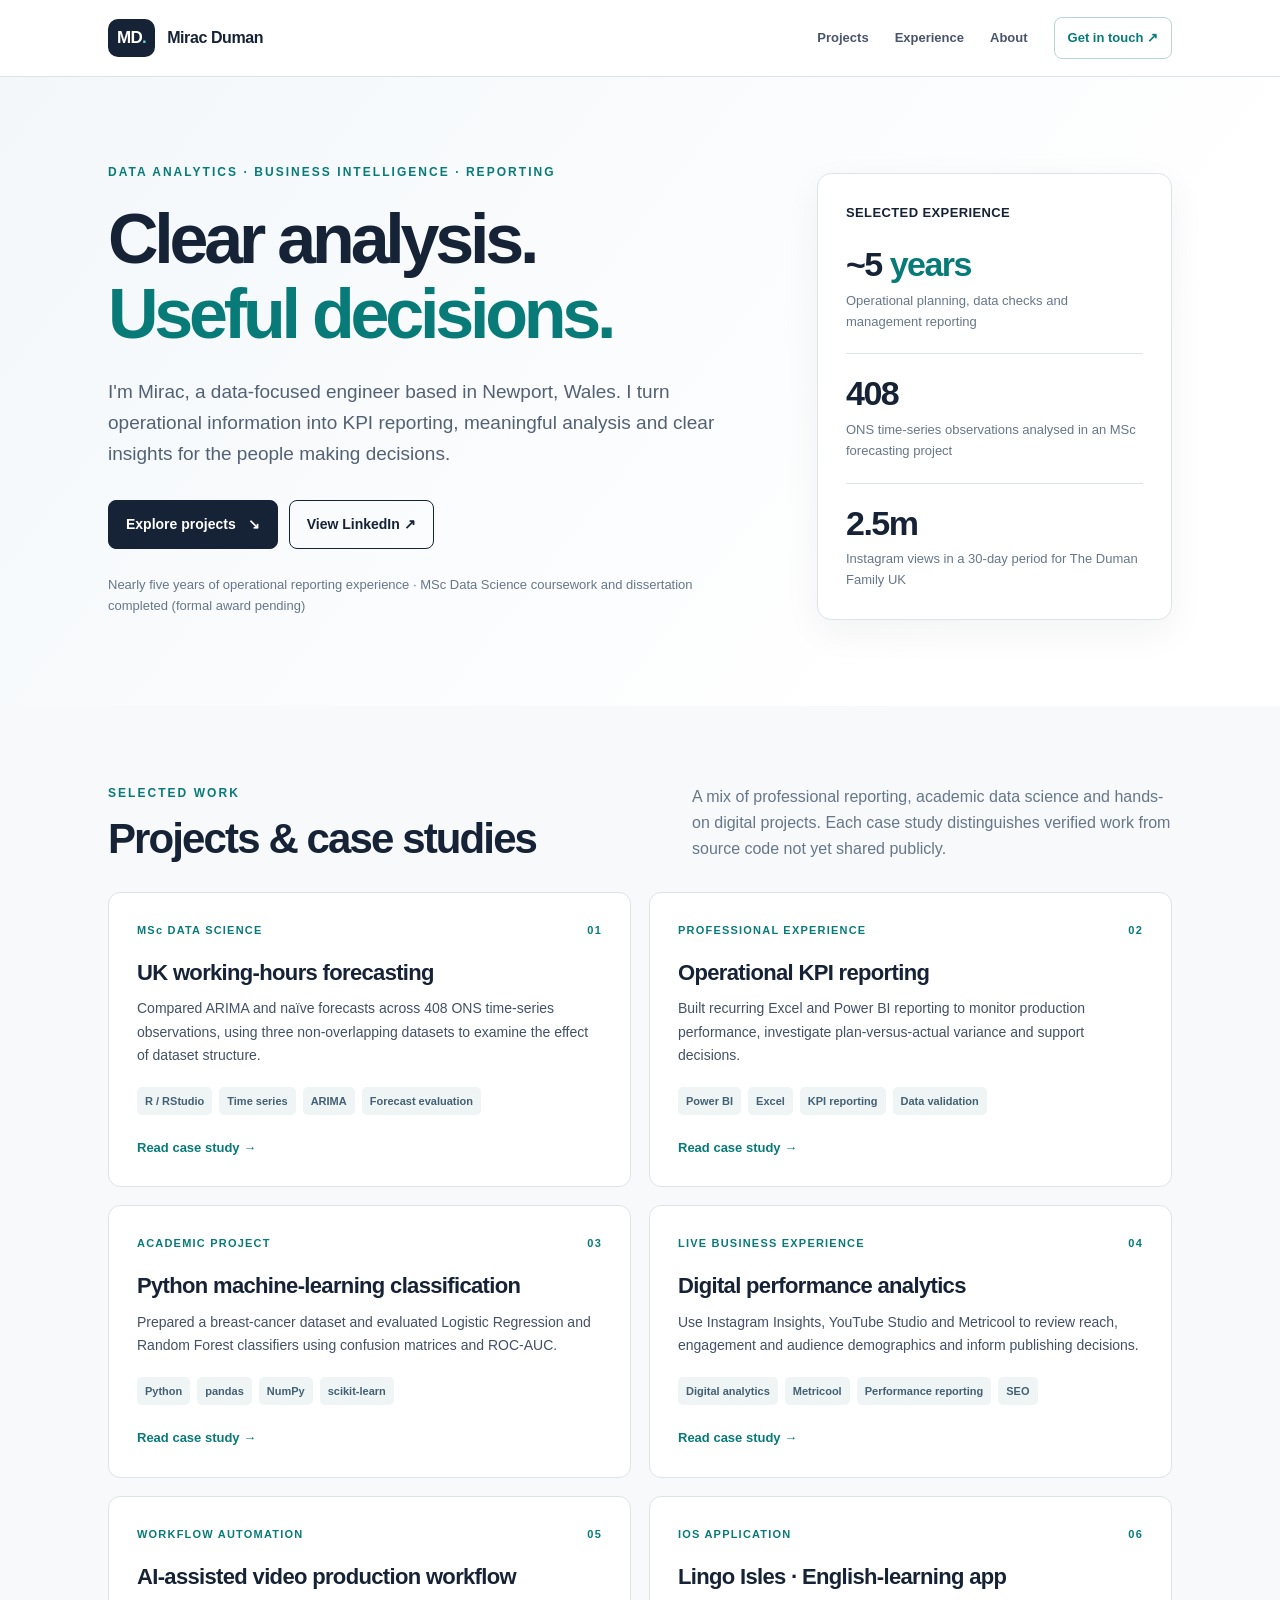
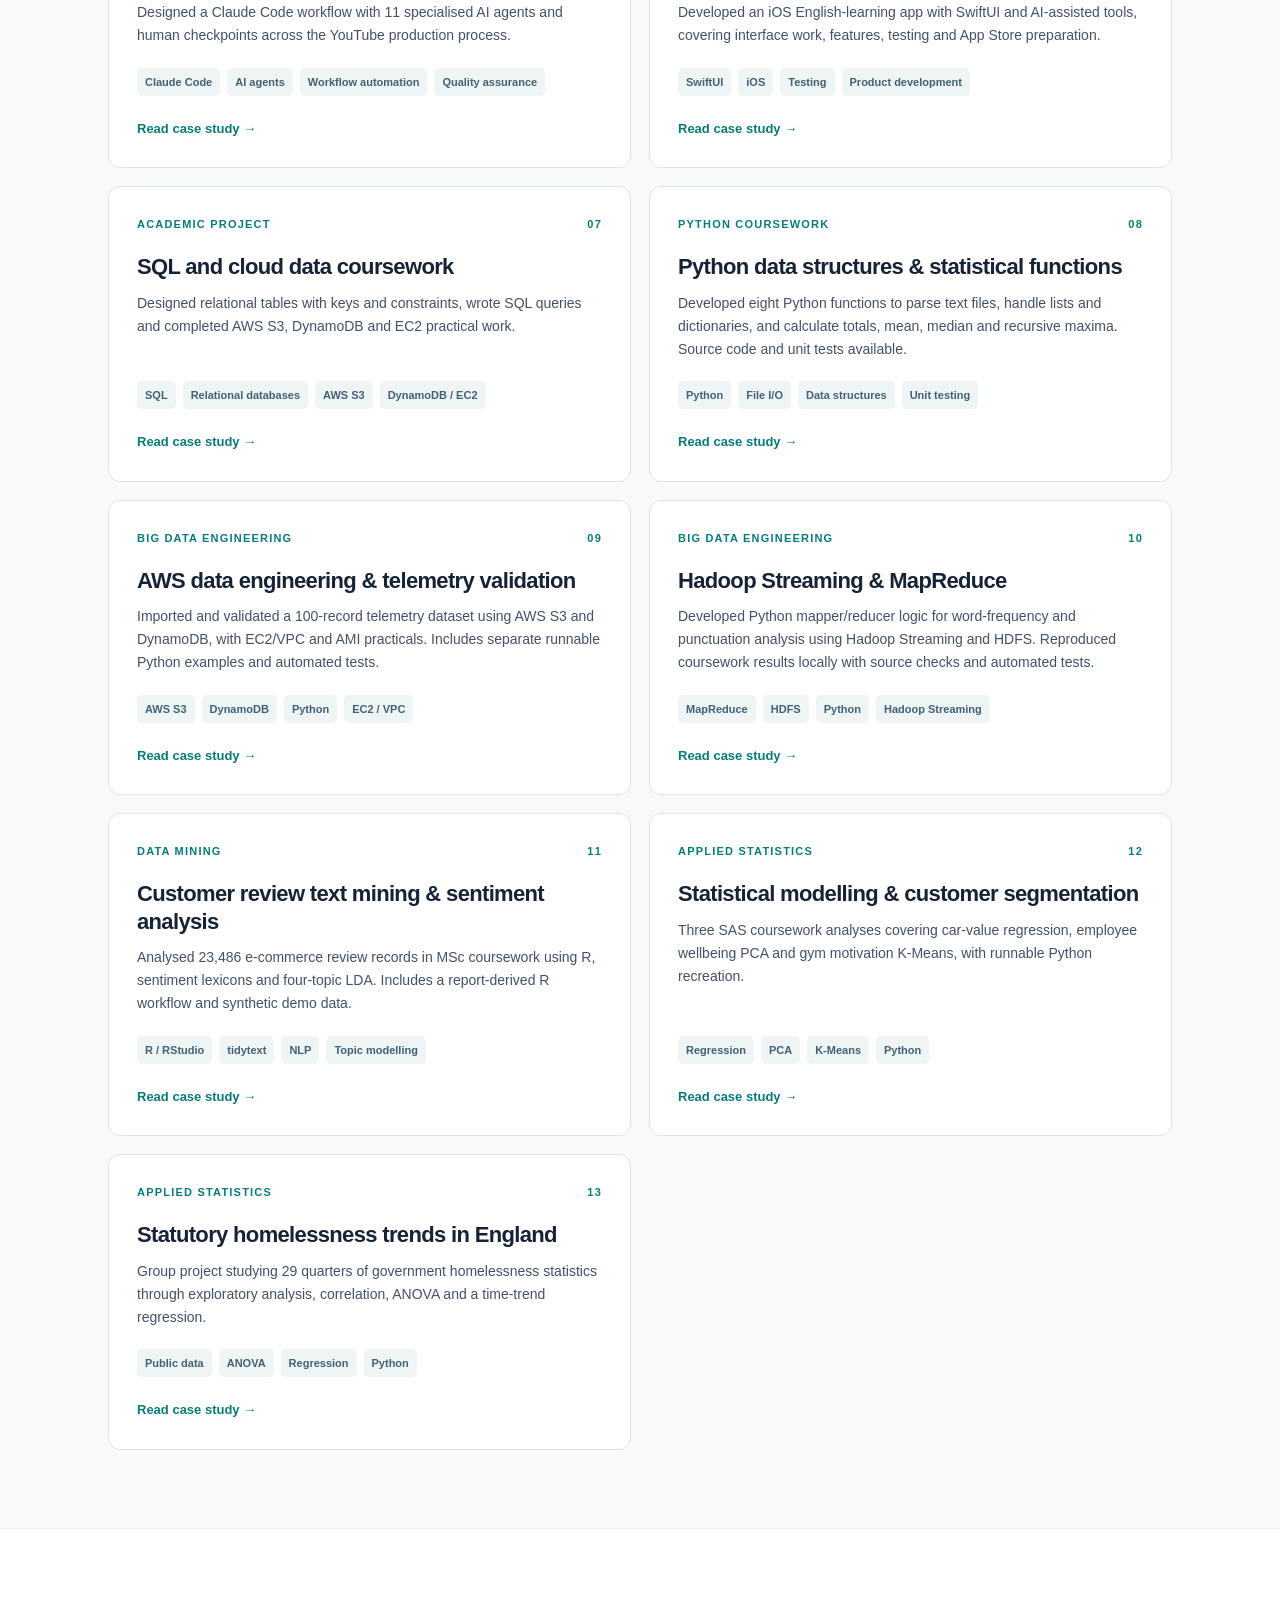
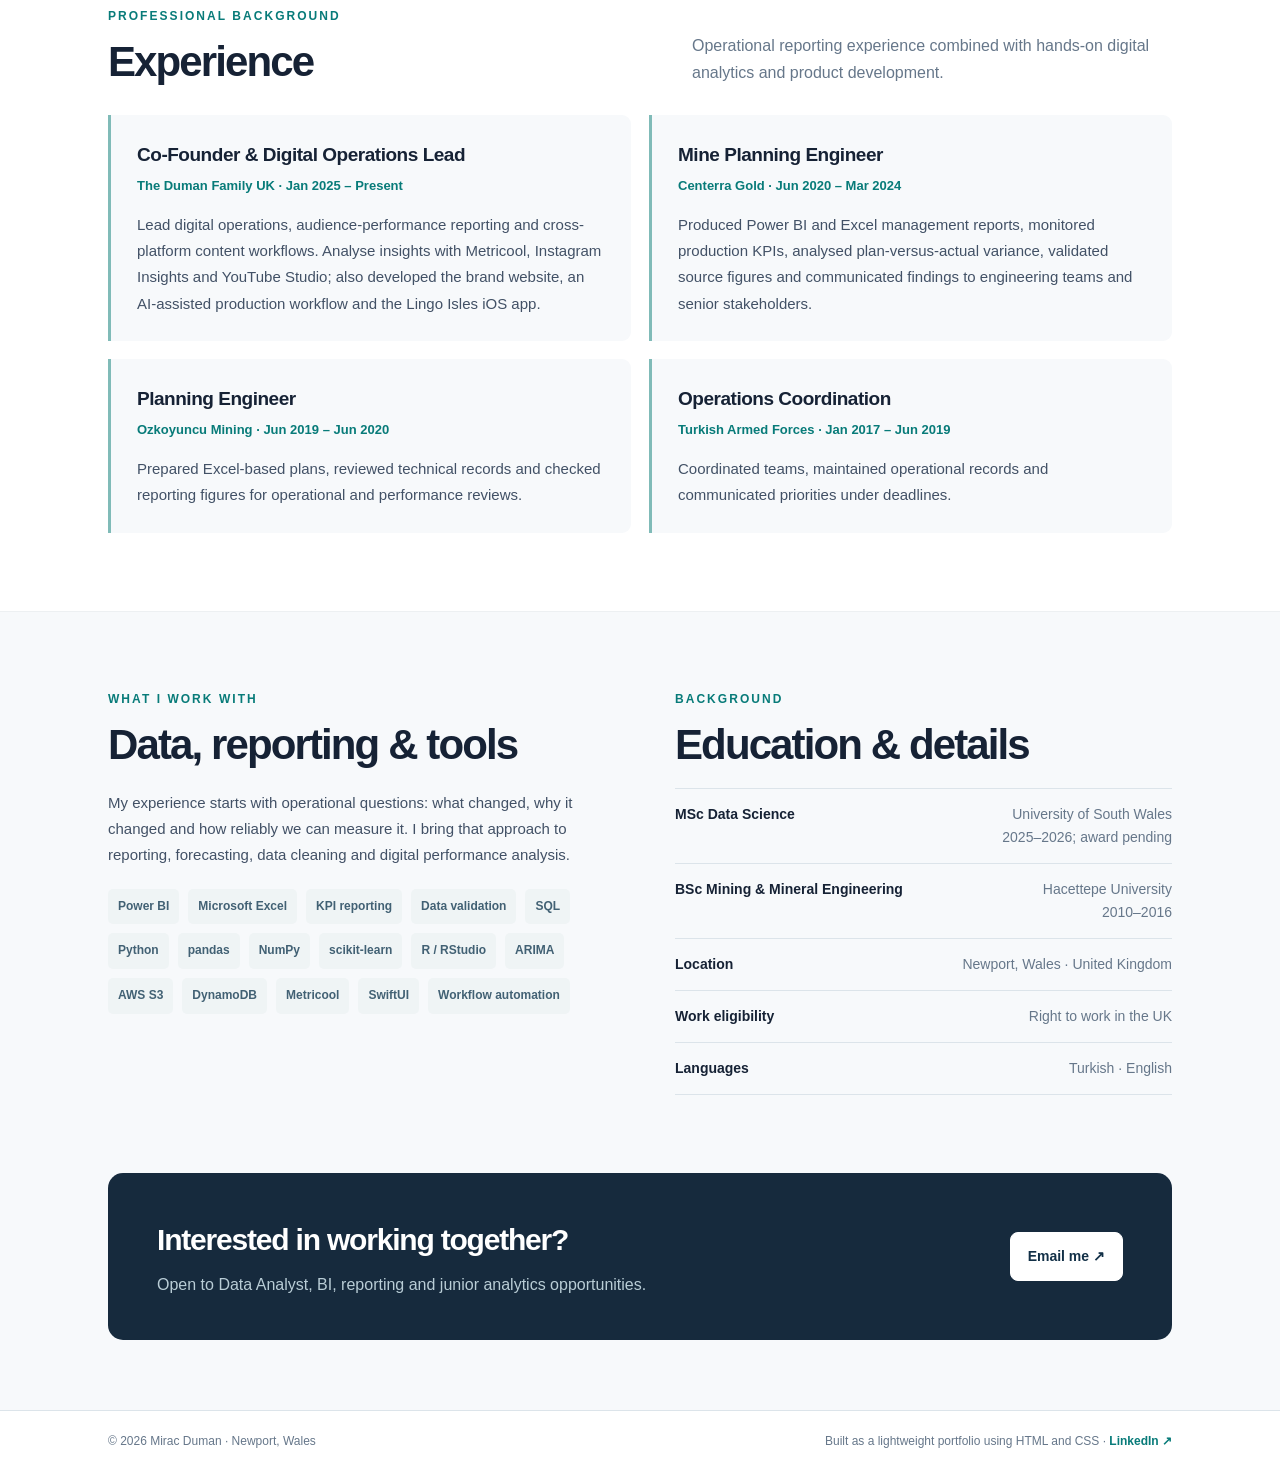
==== commit 0fe4fb61: "Feature two Applied Statistics case studies on portfolio home" ====
--- a/index.html
+++ b/index.html
@@ -96,6 +96,18 @@
  <h3>Customer review text mining &amp; sentiment analysis</h3><p>Analysed 23,486 e-commerce review records in MSc coursework using R, sentiment lexicons and four-topic LDA. Includes a report-derived R workflow and synthetic demo data.</p>
  <div class="tags"><span class="tag">R / RStudio</span><span class="tag">tidytext</span><span class="tag">NLP</span><span class="tag">Topic modelling</span></div>
  <a class="card-link" href="projects/customer-review-text-mining.html" aria-label="Read case study: Customer review text mining and sentiment analysis">Read case study →</a>
+</article>
+<article class="project-card">
+ <div class="project-overline"><span>APPLIED STATISTICS</span><span>12</span></div>
+ <h3>Statistical modelling &amp; customer segmentation</h3><p>Three SAS coursework analyses covering car-value regression, employee wellbeing PCA and gym motivation K-Means, with runnable Python recreation.</p>
+ <div class="tags"><span class="tag">Regression</span><span class="tag">PCA</span><span class="tag">K-Means</span><span class="tag">Python</span></div>
+ <a class="card-link" href="projects/statistical-modelling-and-segmentation.html" aria-label="Read case study: Statistical modelling and customer segmentation">Read case study →</a>
+</article>
+<article class="project-card">
+ <div class="project-overline"><span>APPLIED STATISTICS</span><span>13</span></div>
+ <h3>Statutory homelessness trends in England</h3><p>Group project studying 29 quarters of government homelessness statistics through exploratory analysis, correlation, ANOVA and a time-trend regression.</p>
+ <div class="tags"><span class="tag">Public data</span><span class="tag">ANOVA</span><span class="tag">Regression</span><span class="tag">Python</span></div>
+ <a class="card-link" href="projects/england-homelessness-statistics.html" aria-label="Read case study: Statutory homelessness trends in England">Read case study →</a>
 </article></div>
 </div></section>
 <section class="section section-alt" id="experience"><div class="container">
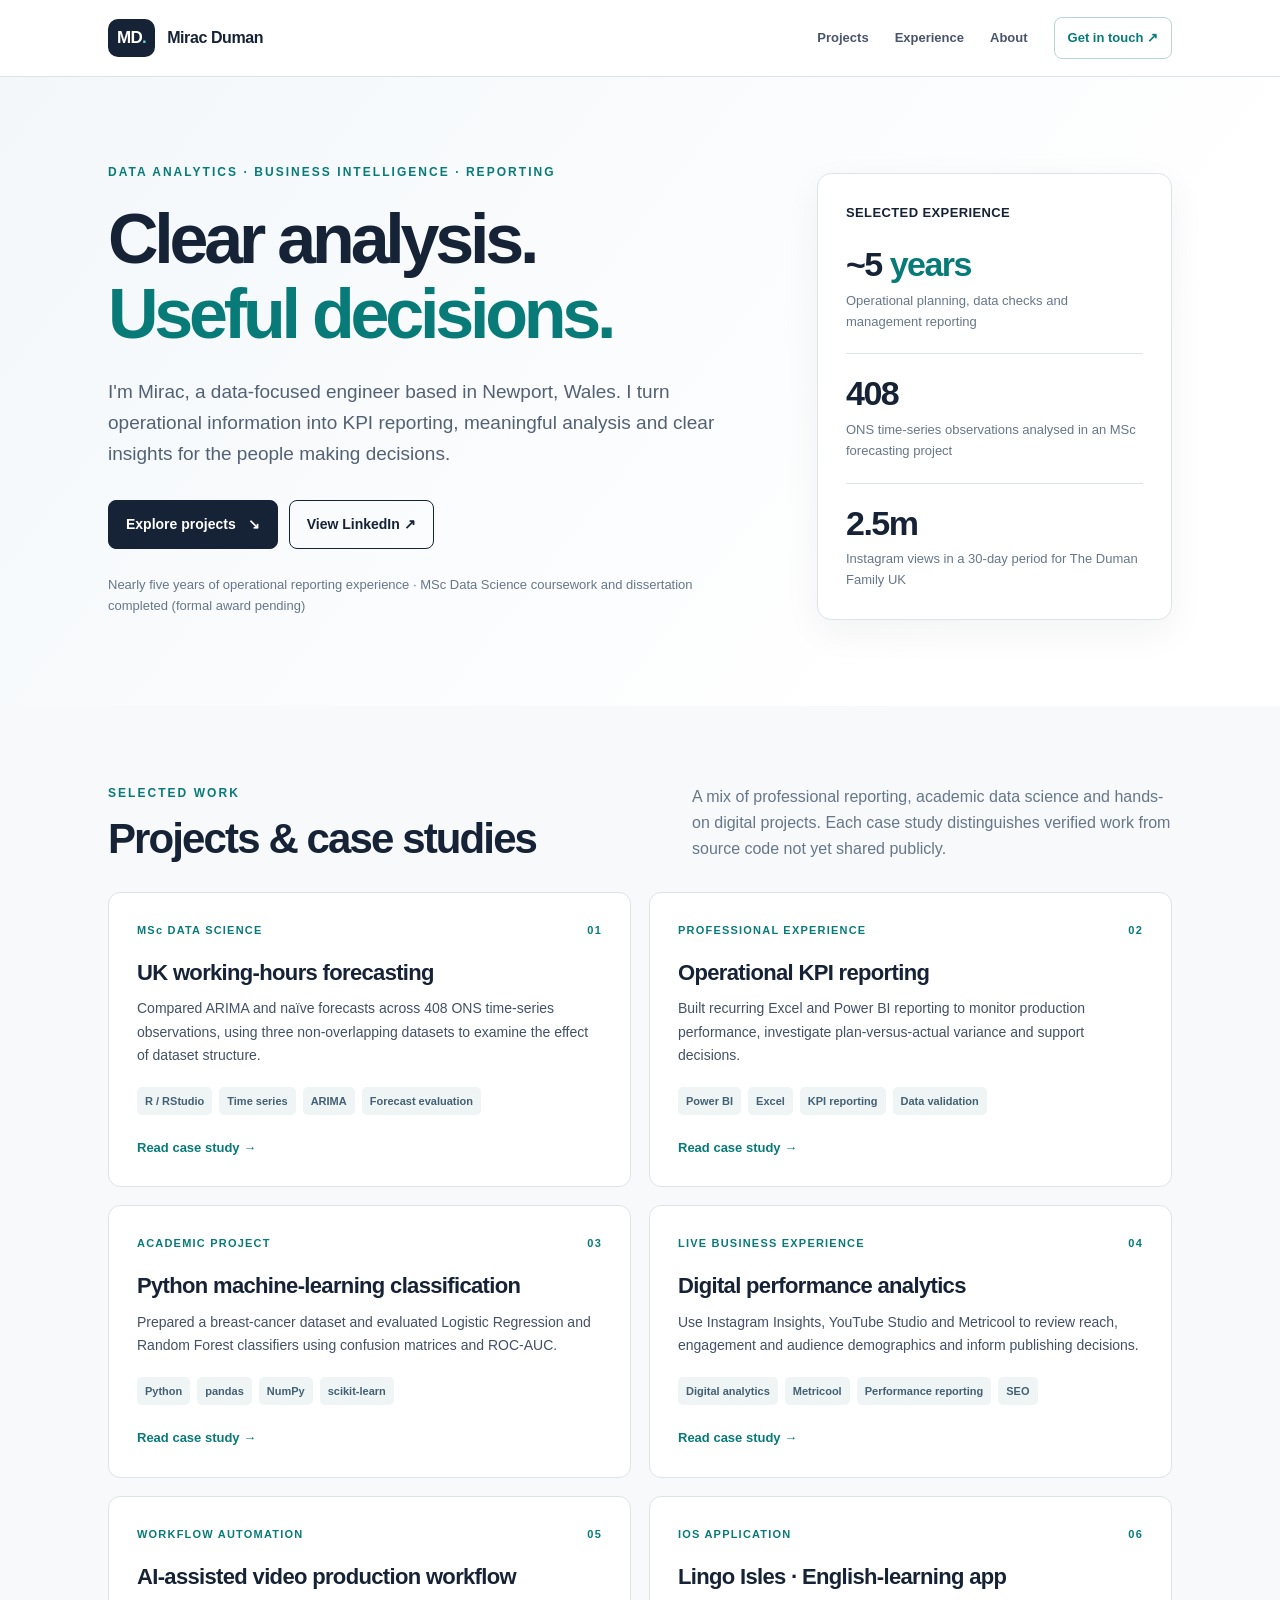
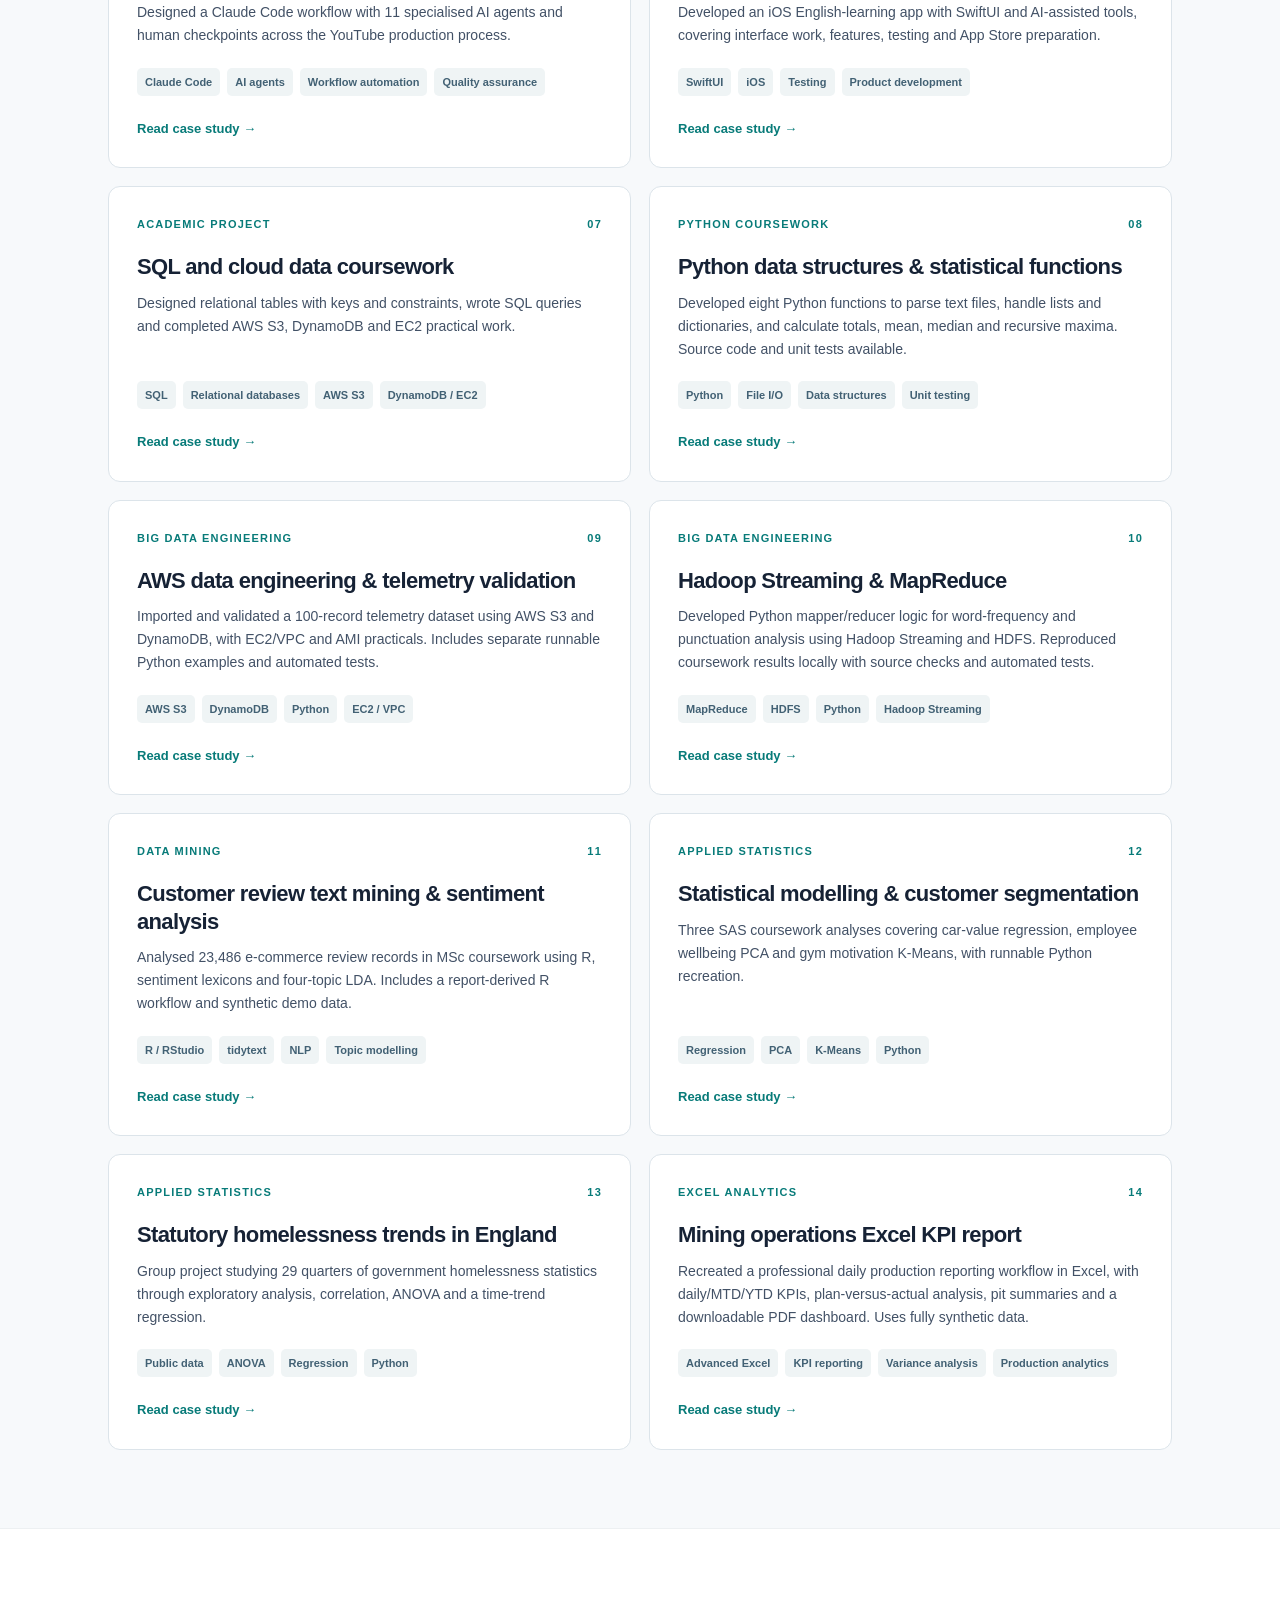
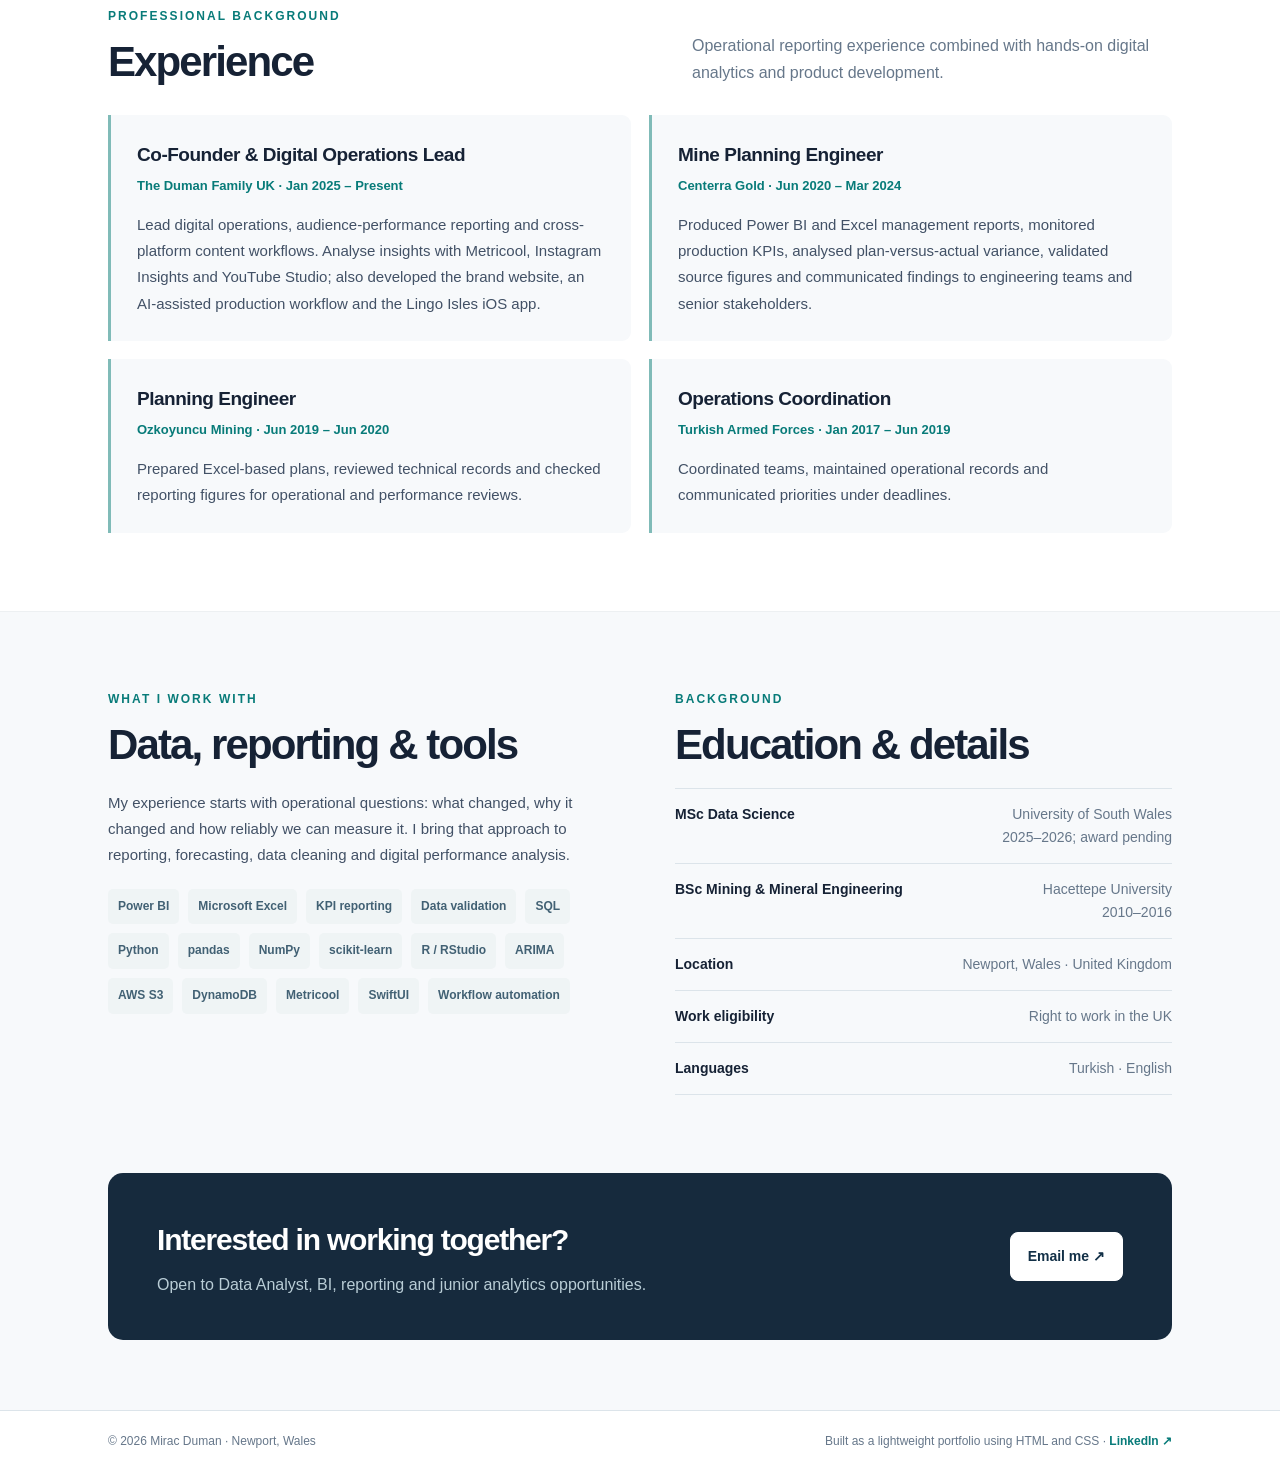
==== commit 0b853248: "Feature mining operations Excel dashboard as portfolio project 14" ====
--- a/index.html
+++ b/index.html
@@ -108,6 +108,12 @@
  <h3>Statutory homelessness trends in England</h3><p>Group project studying 29 quarters of government homelessness statistics through exploratory analysis, correlation, ANOVA and a time-trend regression.</p>
  <div class="tags"><span class="tag">Public data</span><span class="tag">ANOVA</span><span class="tag">Regression</span><span class="tag">Python</span></div>
  <a class="card-link" href="projects/england-homelessness-statistics.html" aria-label="Read case study: Statutory homelessness trends in England">Read case study →</a>
+</article>
+<article class="project-card">
+ <div class="project-overline"><span>EXCEL ANALYTICS</span><span>14</span></div>
+ <h3>Mining operations Excel KPI report</h3><p>Recreated a professional daily production reporting workflow in Excel, with daily/MTD/YTD KPIs, plan-versus-actual analysis, pit summaries and a downloadable PDF dashboard. Uses fully synthetic data.</p>
+ <div class="tags"><span class="tag">Advanced Excel</span><span class="tag">KPI reporting</span><span class="tag">Variance analysis</span><span class="tag">Production analytics</span></div>
+ <a class="card-link" href="projects/mining-operations-excel-report.html" aria-label="Read case study: Mining operations Excel KPI reporting">Read case study →</a>
 </article></div>
 </div></section>
 <section class="section section-alt" id="experience"><div class="container">
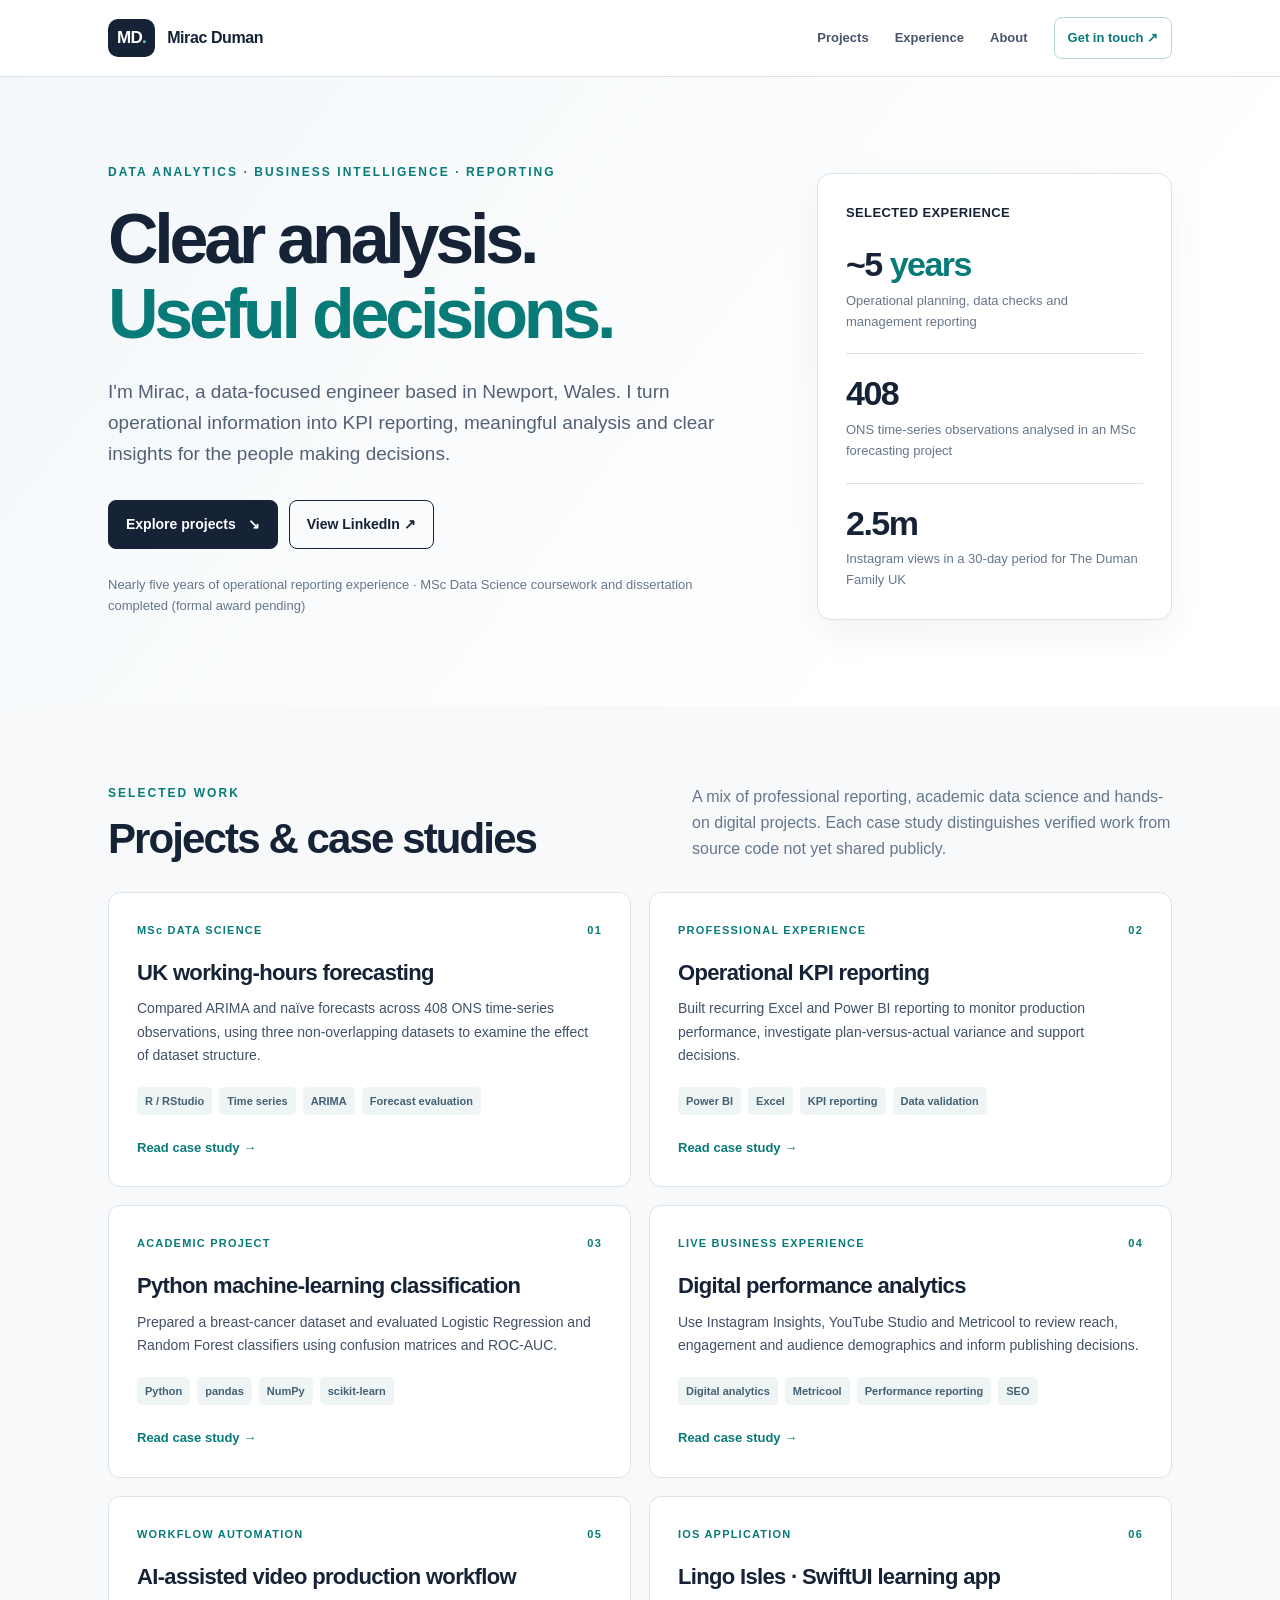
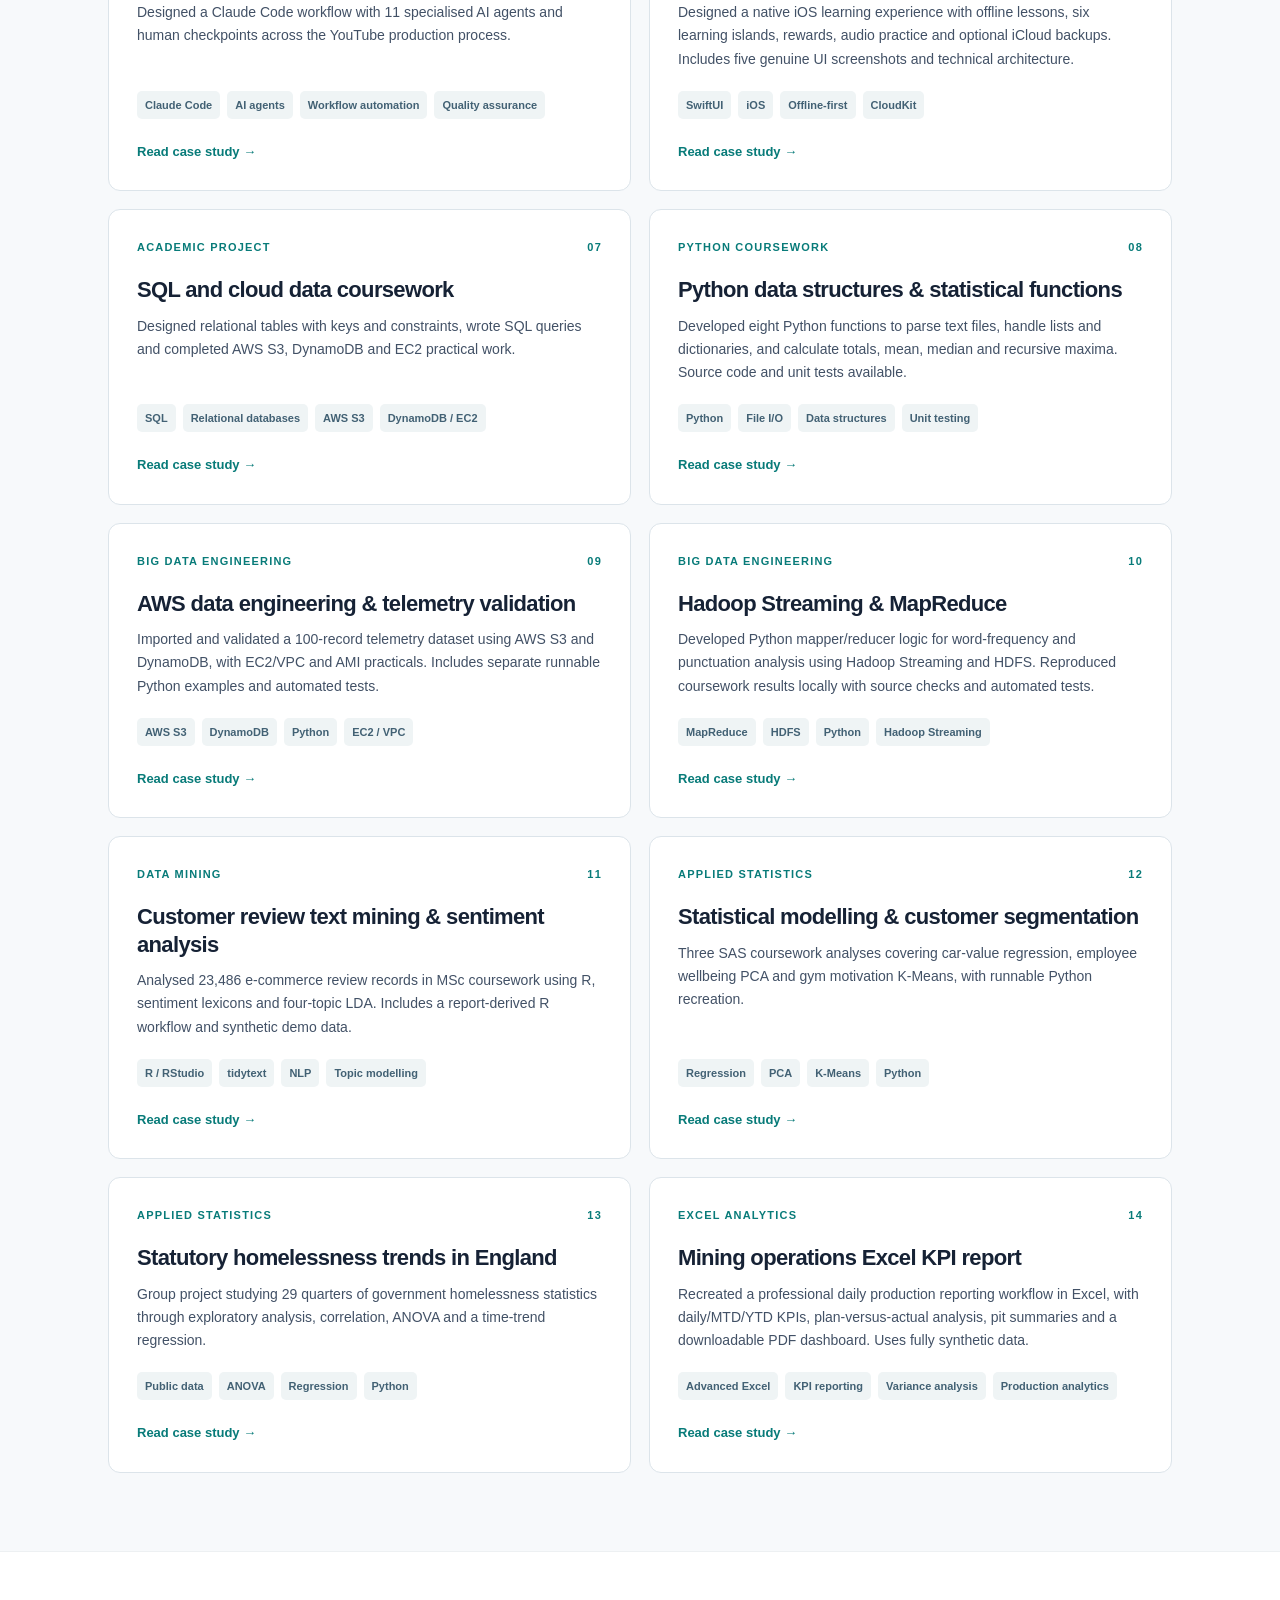
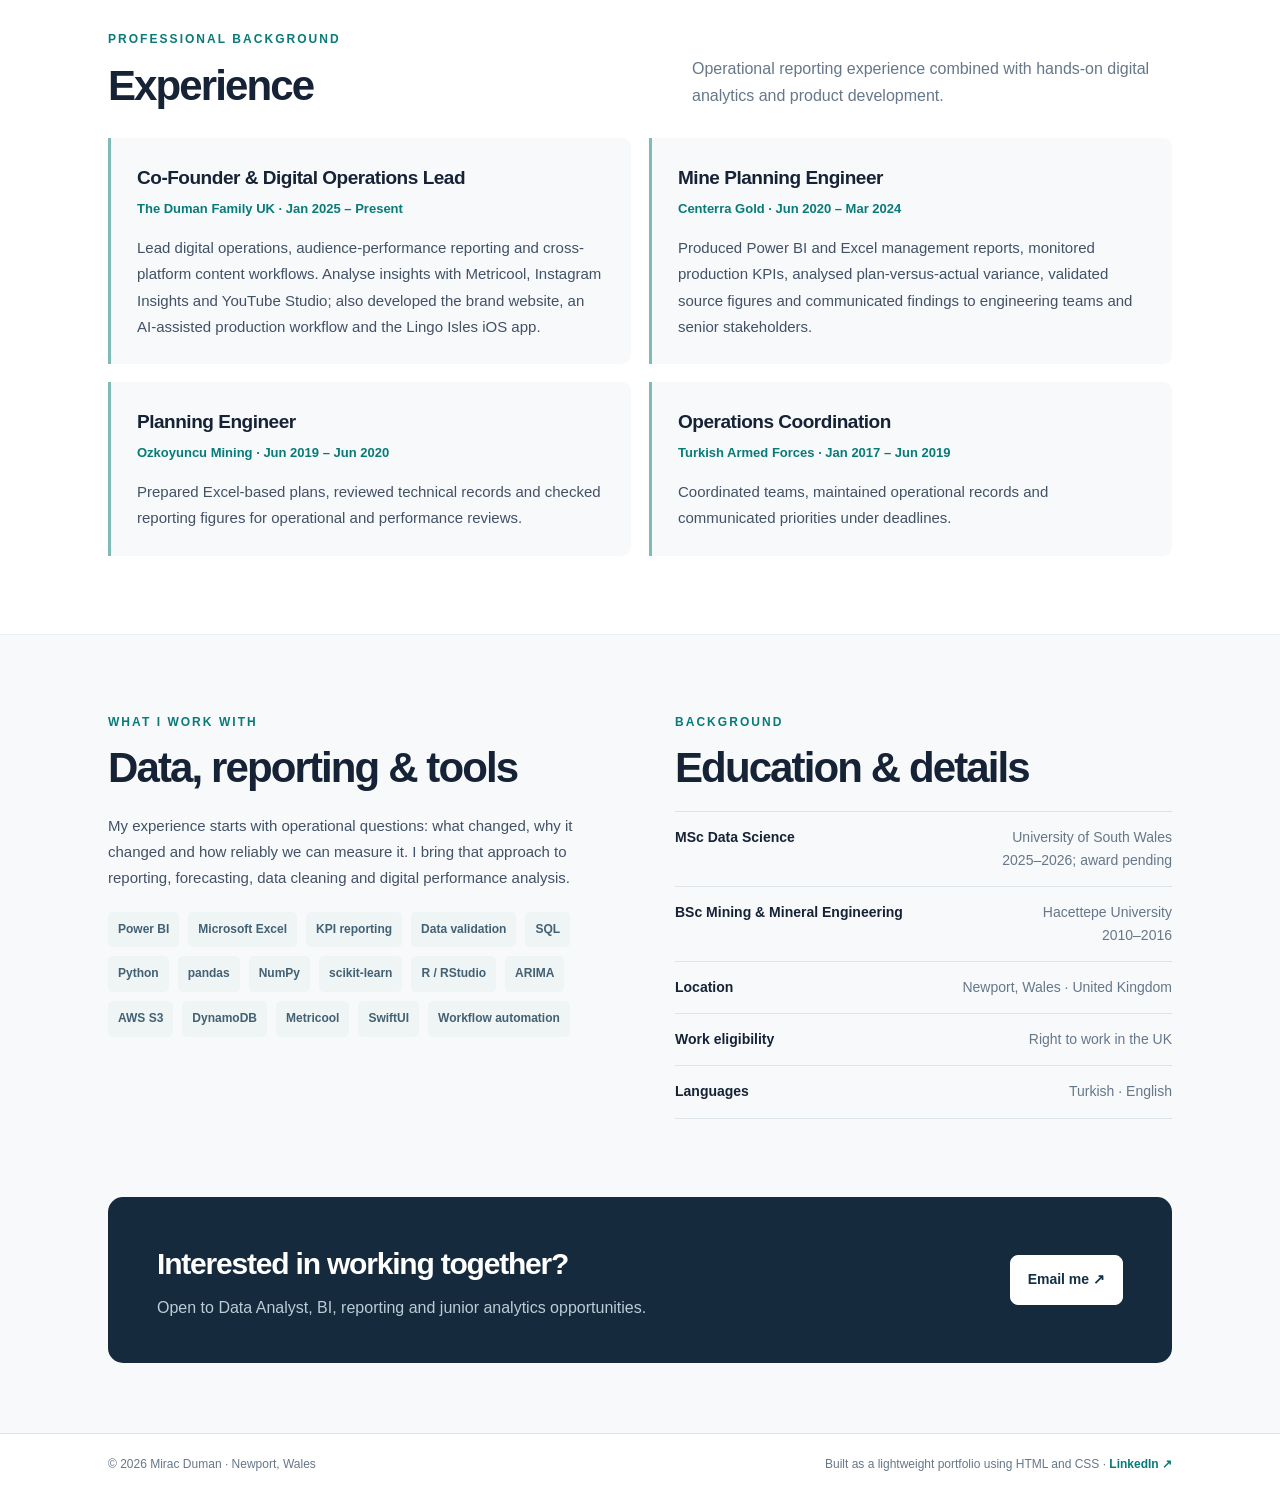
==== commit a762ec5b: "Highlight Lingo Isles source-verified features and screenshots on portfolio homepage" ====
--- a/index.html
+++ b/index.html
@@ -63,8 +63,8 @@
 </article>
 <article class="project-card">
  <div class="project-overline"><span>IOS APPLICATION</span><span>06</span></div>
- <h3>Lingo Isles · English-learning app</h3><p>Developed an iOS English-learning app with SwiftUI and AI-assisted tools, covering interface work, features, testing and App Store preparation.</p>
- <div class="tags"><span class="tag">SwiftUI</span><span class="tag">iOS</span><span class="tag">Testing</span><span class="tag">Product development</span></div>
+ <h3>Lingo Isles · SwiftUI learning app</h3><p>Designed a native iOS learning experience with offline lessons, six learning islands, rewards, audio practice and optional iCloud backups. Includes five genuine UI screenshots and technical architecture.</p>
+ <div class="tags"><span class="tag">SwiftUI</span><span class="tag">iOS</span><span class="tag">Offline-first</span><span class="tag">CloudKit</span></div>
  <a class="card-link" href="projects/lingo-isles.html" aria-label="Read case study: Lingo Isles · English-learning app">Read case study →</a>
 </article>
 <article class="project-card">
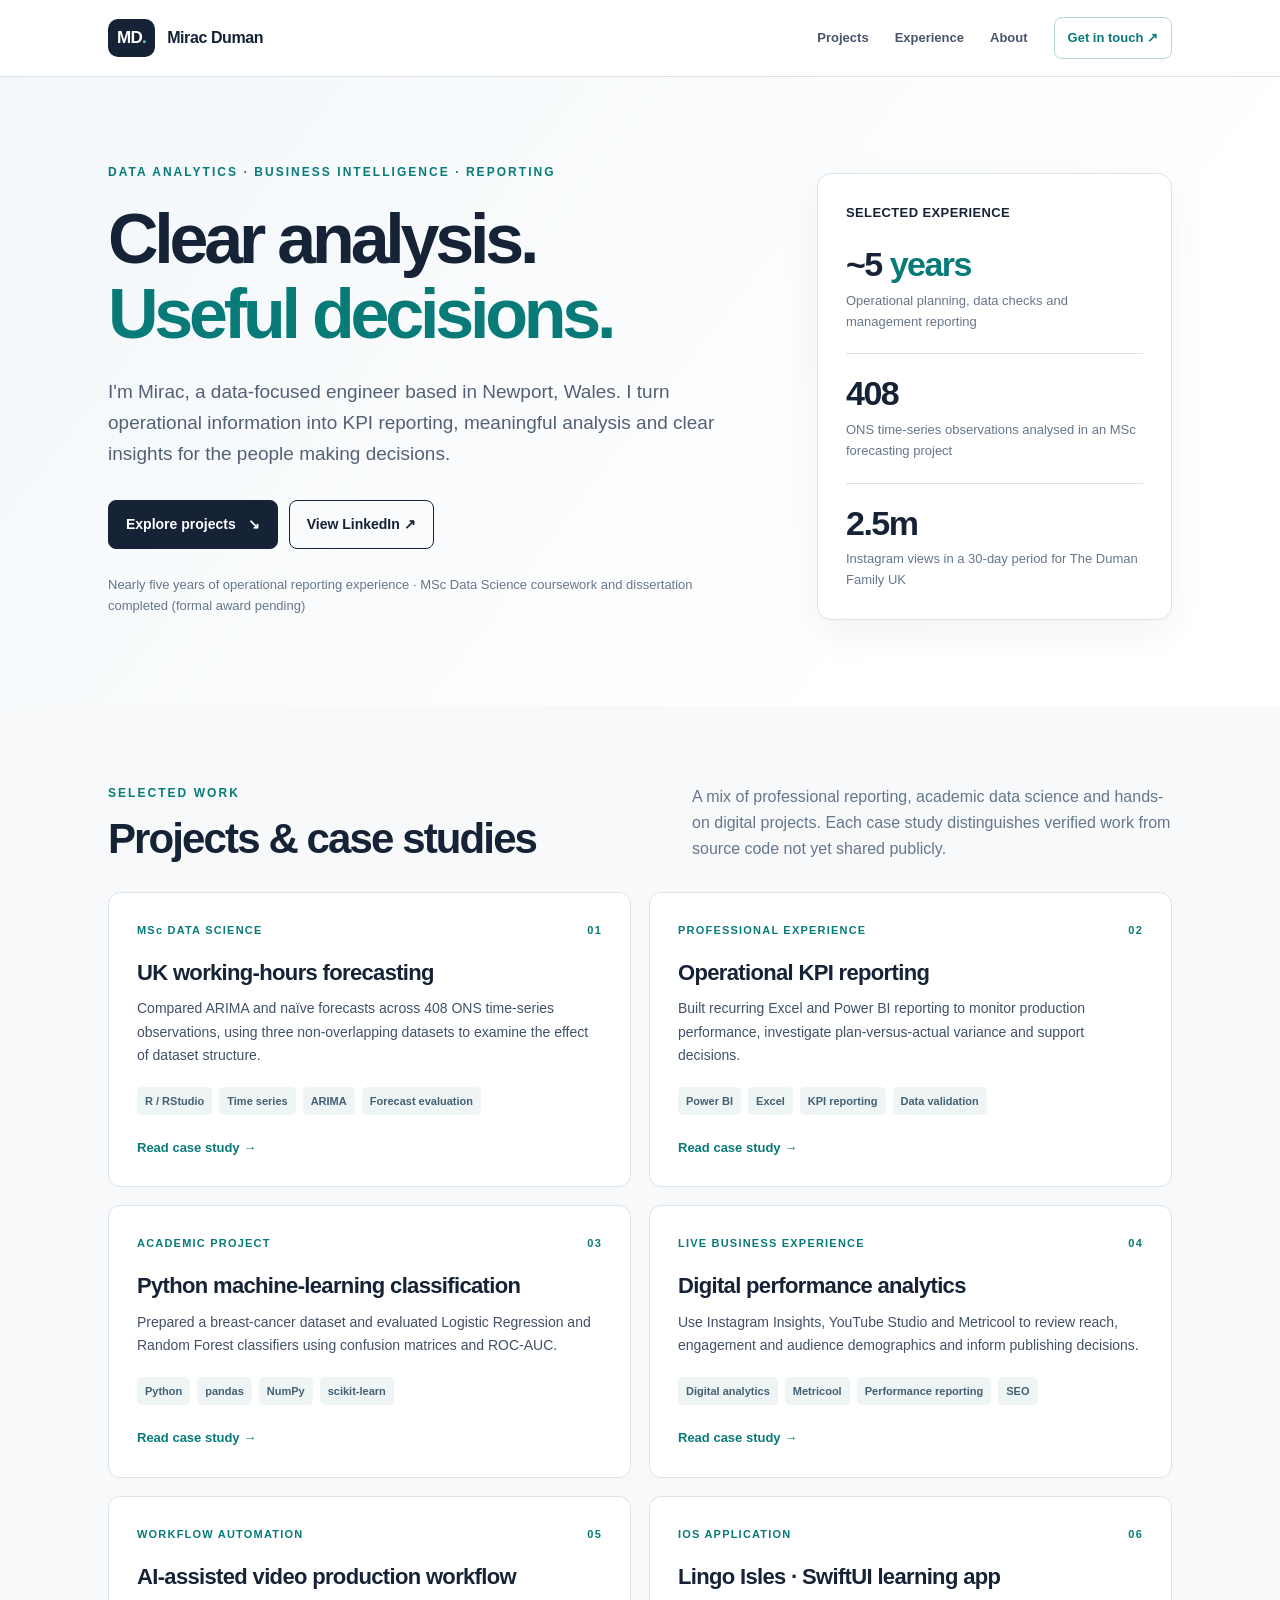
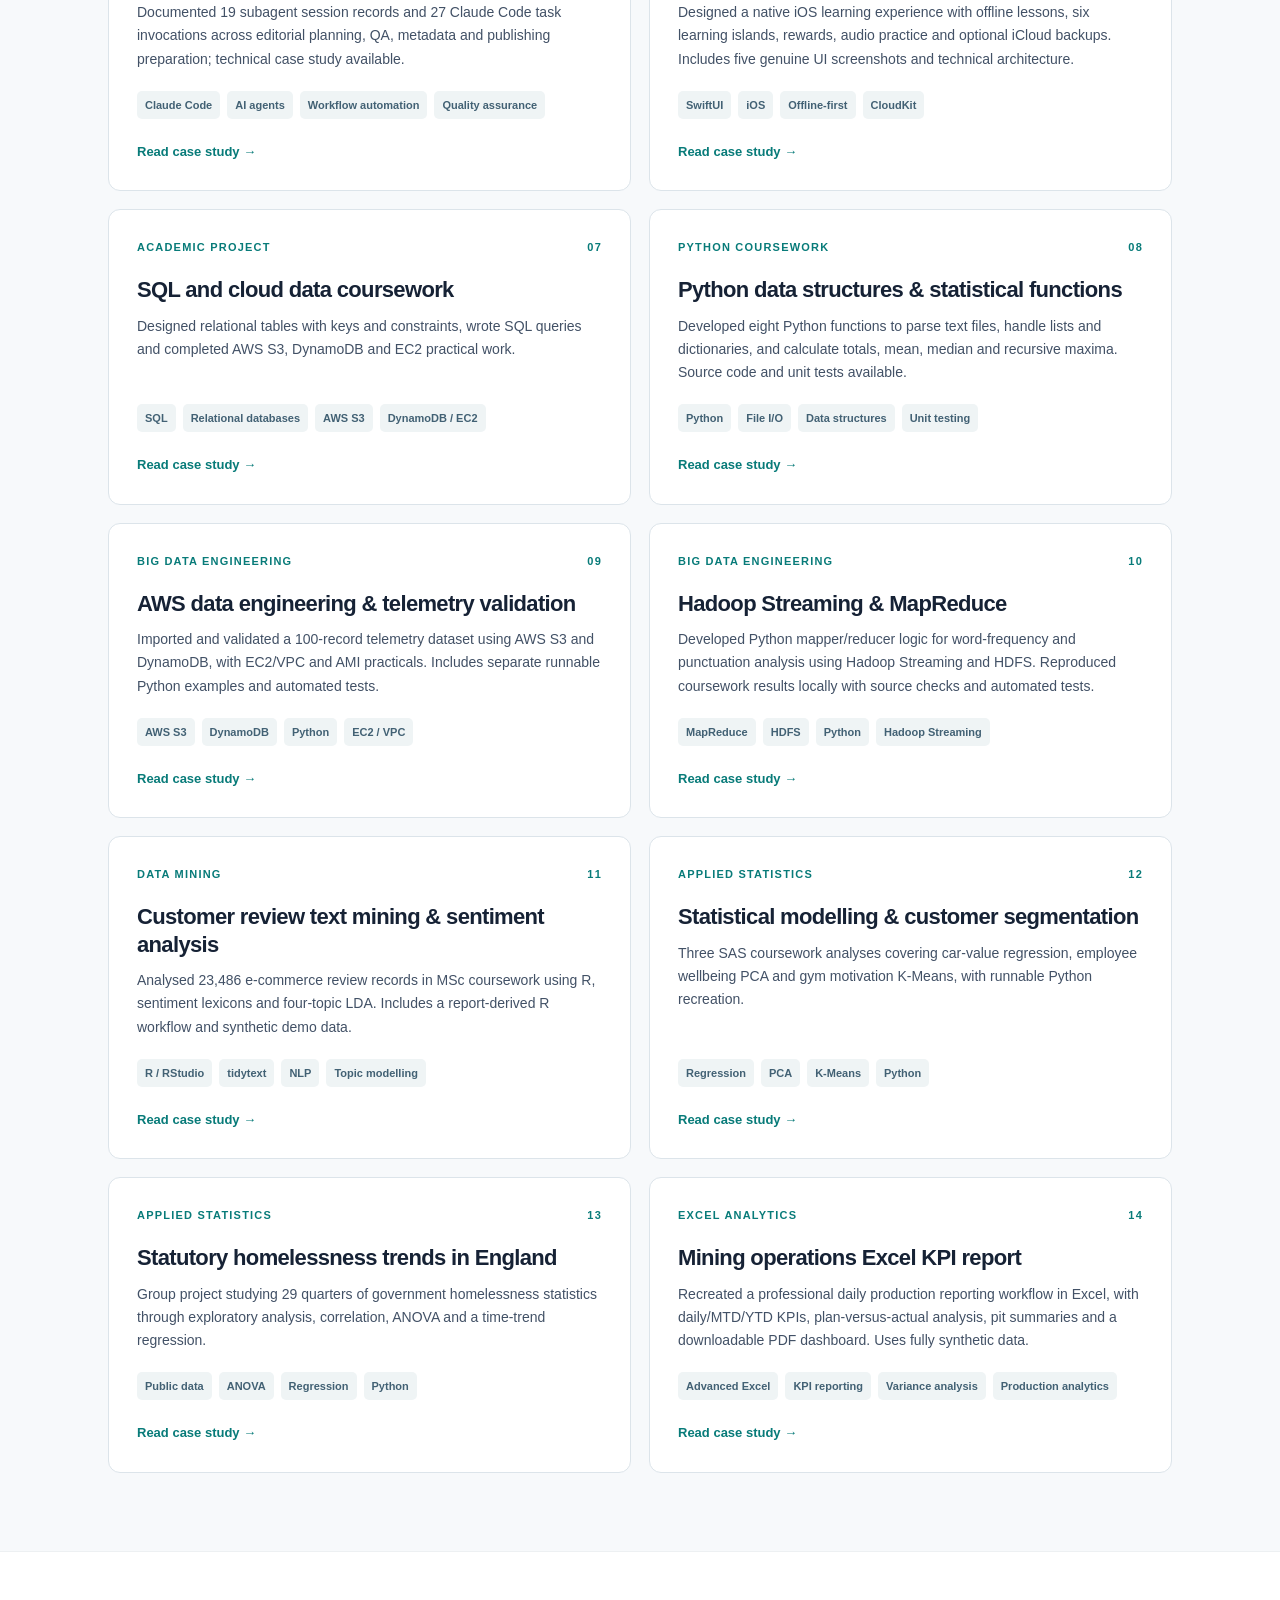
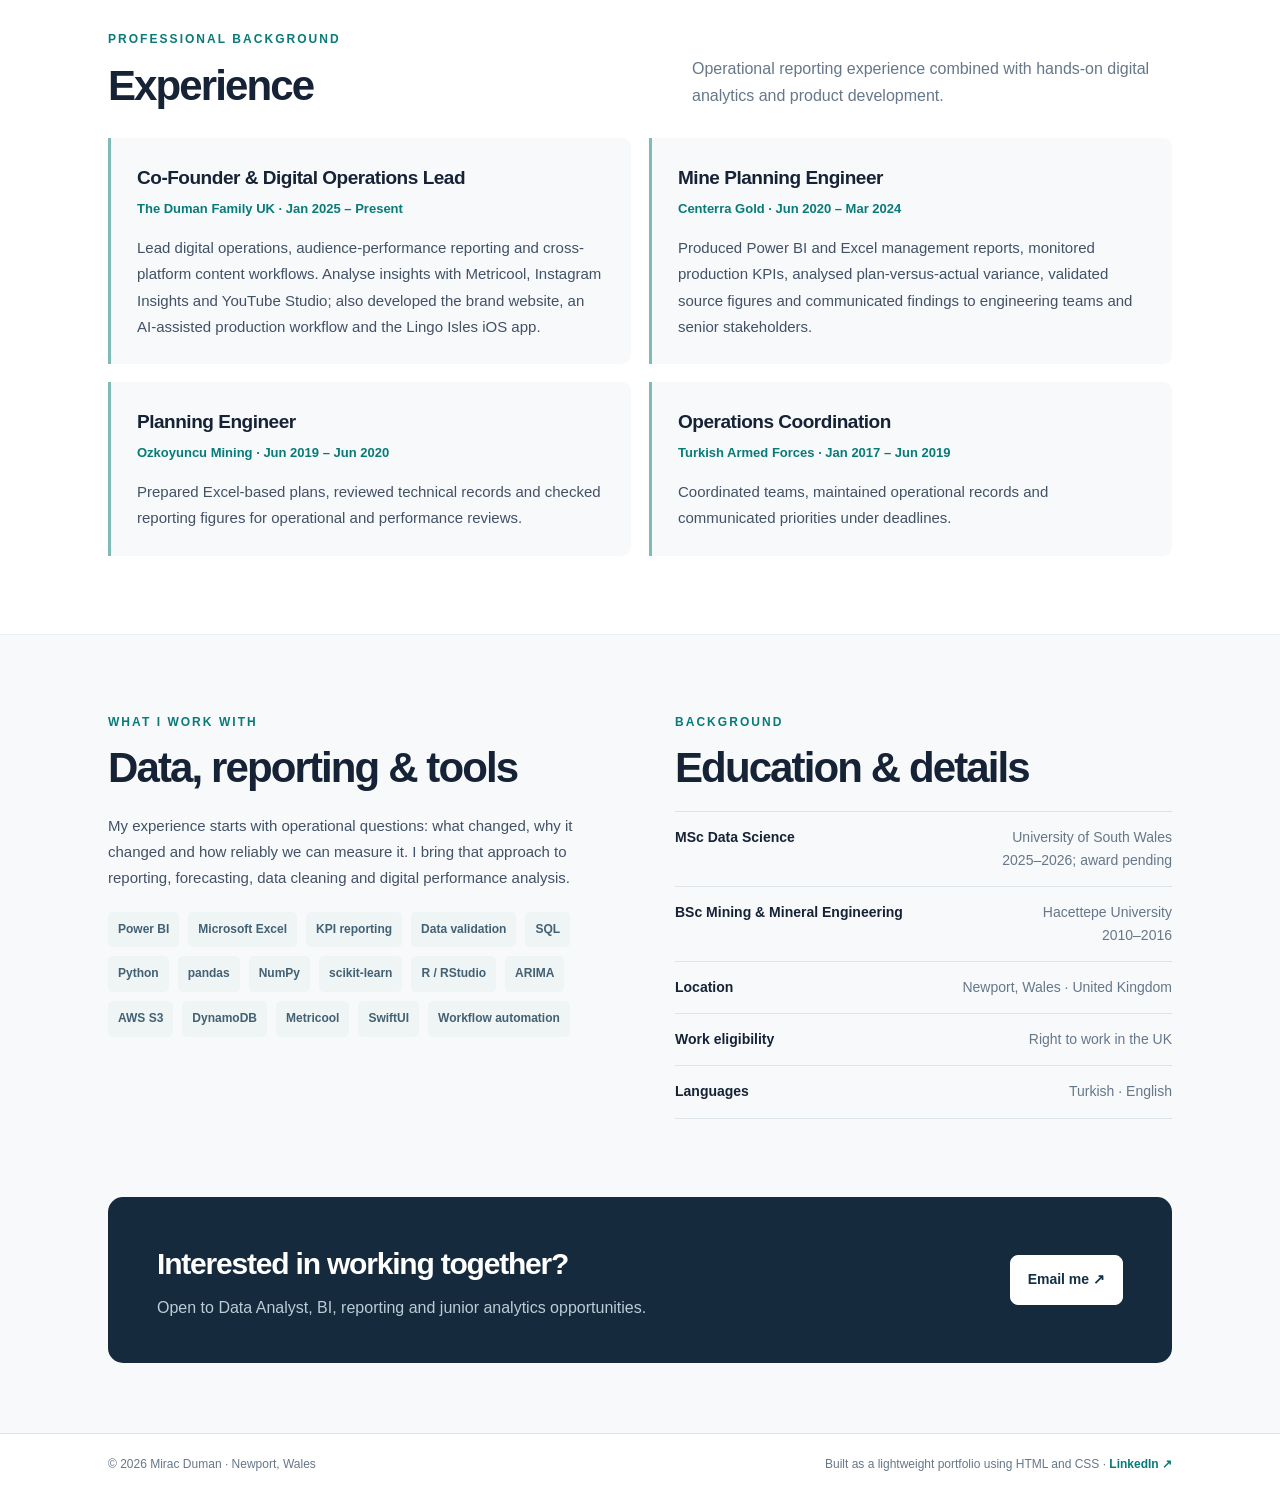
==== commit 70e889ab: "Update portfolio AI card to reflect verified Claude Code task activity" ====
--- a/index.html
+++ b/index.html
@@ -57,7 +57,7 @@
 </article>
 <article class="project-card">
  <div class="project-overline"><span>WORKFLOW AUTOMATION</span><span>05</span></div>
- <h3>AI-assisted video production workflow</h3><p>Designed a Claude Code workflow with 11 specialised AI agents and human checkpoints across the YouTube production process.</p>
+ <h3>AI-assisted video production workflow</h3><p>Documented 19 subagent session records and 27 Claude Code task invocations across editorial planning, QA, metadata and publishing preparation; technical case study available.</p>
  <div class="tags"><span class="tag">Claude Code</span><span class="tag">AI agents</span><span class="tag">Workflow automation</span><span class="tag">Quality assurance</span></div>
  <a class="card-link" href="projects/ai-production-workflow.html" aria-label="Read case study: AI-assisted video production workflow">Read case study →</a>
 </article>
